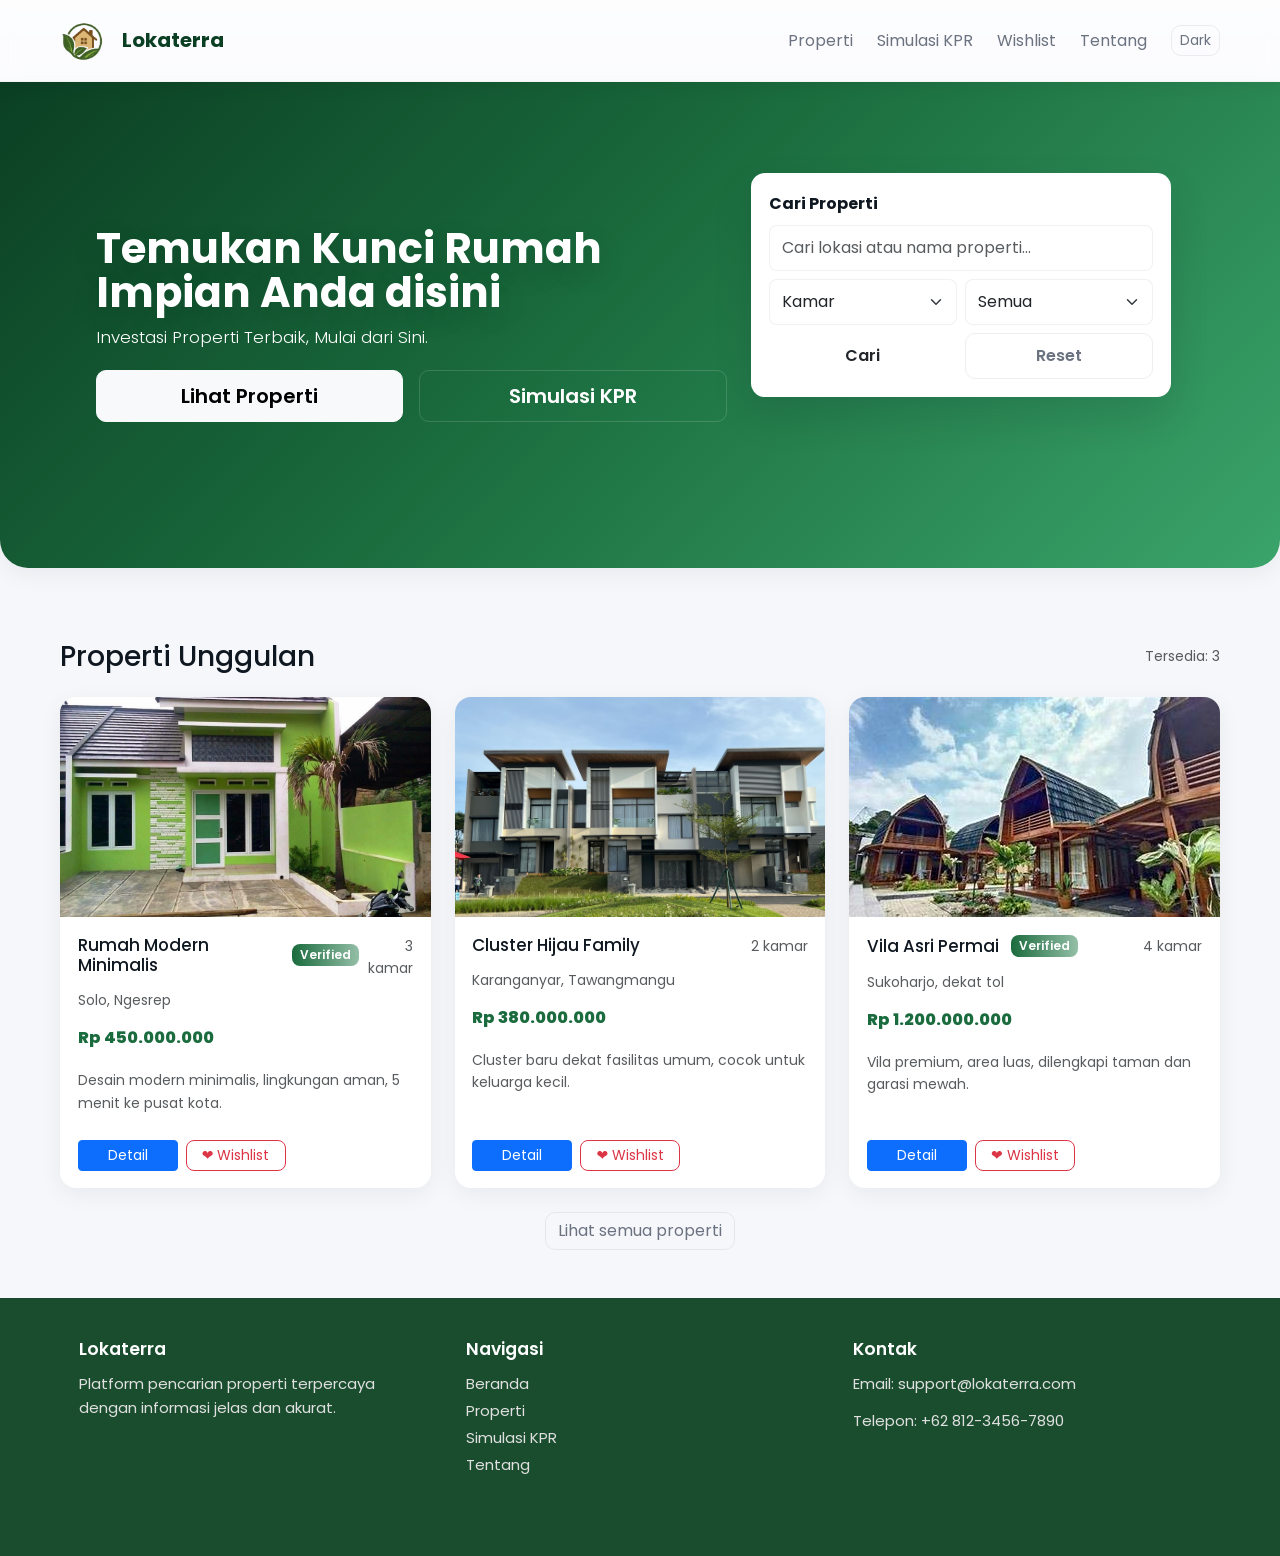
==== index.html @ 89619f39 "Update index.html" ====
<!doctype html>
<html lang="id">
<head>
    <meta charset="utf-8" />
    <meta name="viewport" content="width=device-width,initial-scale=1" />
    
    <title>Website Lokaterra</title>

    <link href="https://cdn.jsdelivr.net/npm/bootstrap@5.3.3/dist/css/bootstrap.min.css" rel="stylesheet">

    <link href="https://fonts.googleapis.com/css2?family=Poppins:wght@300;400;600;700&display=swap" rel="stylesheet">
    
    <link rel="stylesheet" href="css/style.css"> 
    
</head>

<body>
    
    <nav class="navbar navbar-expand-lg">
        <div class="container">
            
            <a class="navbar-brand" href="index.html">
                <img src="img/Desain tanpa judul.png" alt="Lokaterra Logo" height="42" style="vertical-align: top; margin-right: 8px;"> Lokaterra
            </a>

            <button class="navbar-toggler" type="button" data-bs-toggle="collapse" data-bs-target="#navMenu">
                <span class="navbar-toggler-icon"></span>
            </button>

            <div class="collapse navbar-collapse" id="navMenu">
                <ul class="navbar-nav ms-auto align-items-center">
                    <li class="nav-item me-2"><a class="nav-link" href="properties.html">Properti</a></li>
                    <li class="nav-item me-2"><a class="nav-link" href="kpr.html">Simulasi KPR</a></li>
                    <li class="nav-item me-2"><a class="nav-link" href="wishlist.html">Wishlist</a></li>
                    <li class="nav-item me-3"><a class="nav-link" href="about.html">Tentang</a></li>
                    <li class="nav-item">
                        <button id="themeToggle" class="btn btn-outline-secondary btn-sm">Dark</button>
                    </li>
                </ul>
            </div>
        </div>
    </nav>
    <header class="hero">
        <div class="container">
            <div class="row align-items-center">
                
                <div class="col-lg-7 text-white ps-lg-5 py-3"> 
                    <h1>Temukan Kunci Rumah Impian Anda disini</h1>
                    <p class="lead">Investasi Properti Terbaik, Mulai dari Sini.</p>
                    
                    <div class="row g-3">
                        <div class="col-12 col-sm-6 d-grid">
                            <a href="properties.html" class="btn btn-light btn-lg">Lihat Properti</a>
                        </div>
                        <div class="col-12 col-sm-6 d-grid">
                            <a href="kpr.html" class="btn btn-outline-light btn-lg">Simulasi KPR</a>
                        </div>
                    </div>
                </div>

                <div class="col-lg-5">
                    <div class="search-card">
                        <div class="mb-2"><strong>Cari Properti</strong></div>

                        <div class="mb-2">
                            <input id="searchInput" type="text" class="form-control" placeholder="Cari lokasi atau nama properti...">
                        </div>

                        <div class="row g-2 mb-2">
                            <div class="col-6">
                                <select id="quickRooms" class="form-select">
                                    <option value="">Kamar</option>
                                    <option value="1">1+</option>
                                    <option value="2">2+</option>
                                    <option value="3">3+</option>
                                </select>
                            </div>
                            <div class="col-6">
                                <select id="quickVerified" class="form-select">
                                    <option value="all">Semua</option>
                                    <option value="verified">Terverifikasi</option>
                                    <option value="unverified">Belum</option>
                                </select>
                            </div>
                        </div>

                        <div class="d-flex gap-2">
                            <button id="searchBtn" class="btn btn-main w-100">Cari</button>
                            <button id="clearBtn" class="btn btn-outline-secondary w-100">Reset</button>
                        </div>
                    </div>
                </div>

            </div>
        </div>
    </header>

    <main class="py-5">
        <div class="container">
            <div class="d-flex justify-content-between align-items-center mb-4">
                <h3 class="mb-0">Properti Unggulan</h3>
                <small class="text-muted">Tersedia: <span id="countBadge">0</span></small>
            </div>

            <div id="propertyList"> 
                </div>

            <div class="text-center mt-4">
                <a href="properties.html" class="btn btn-outline-secondary">Lihat semua properti</a>
            </div>
        </div>
    </main>

    <footer class="lokaterra-footer">
        <div class="footer-container">
            <div class="footer-col">
                <h3>Lokaterra</h3>
                <p>Platform pencarian properti terpercaya dengan informasi jelas dan akurat.</p>
            </div>

            <div class="footer-col">
                <h3>Navigasi</h3>
                <ul>
                    <li><a href="#">Beranda</a></li>
                    <li><a href="#properties.html">Properti</a></li>
                    <li><a href="#">Simulasi KPR</a></li>
                    <li><a href="#">Tentang</a></li>
                </ul>
            </div>

            <div class="footer-col">
                <h3>Kontak</h3>
                <p>Email: support@lokaterra.com</p>
                <p>Telepon: +62 812-3456-7890</p>
            </div>
        </div>

        
    </footer>

    <script src="https://code.jquery.com/jquery-3.7.1.min.js"></script>
    <script src="https://cdn.jsdelivr.net/npm/bootstrap@5.3.3/dist/js/bootstrap.bundle.min.js"></script>

    <script>
        // ===== sample data properti (embed supaya index.html langsung jalan)
        const properties = [
            { id:1, nama:"Rumah Modern Minimalis", harga:450000000, lokasi:"Solo, Ngesrep", kamar:3, verified:true, img:"img/rumahmodernminimalis.jpg", desc:"Desain modern minimalis, lingkungan aman, 5 menit ke pusat kota." },
            { id:2, nama:"Cluster Hijau Family", harga:380000000, lokasi:"Karanganyar, Tawangmangu", kamar:2, verified:false, img:"img/clusterhijau.jpg", desc:"Cluster baru dekat fasilitas umum, cocok untuk keluarga kecil." },
            { id:3, nama:"Vila Asri Permai", harga:1200000000, lokasi:"Sukoharjo, dekat tol", kamar:4, verified:true, img:"img/villajpg.jpg", desc:"Vila premium, area luas, dilengkapi taman dan garasi mewah." }
        ];

        // ===== util
        function formatRupiah(num){ return "Rp " + (Number(num) || 0).toLocaleString('id-ID'); }

        // ===== theme
        (function(){
            const saved = localStorage.getItem('theme');
            if(saved === 'dark') document.documentElement.setAttribute('data-theme','dark');
            $('#themeToggle').text(saved==='dark' ? 'Light' : 'Dark');
            $('#themeToggle').on('click', function(){
                const cur = document.documentElement.getAttribute('data-theme');
                if(cur === 'dark'){
                    document.documentElement.removeAttribute('data-theme');
                    localStorage.setItem('theme','light');
                    $(this).text('Dark');
                } else {
                    document.documentElement.setAttribute('data-theme','dark');
                    localStorage.setItem('theme','dark');
                    $(this).text('Light');
                }
            });
        })();

        // ===== render list
        function renderList(list){
            const $list = $('#propertyList');
            $list.empty();
            if(!list || list.length === 0){
                // Menggunakan div penuh agar pesan terlihat jelas di dalam grid
                $list.html('<div style="grid-column: 1 / -1;"><div class="alert alert-warning">Tidak ada properti ditemukan.</div></div>'); 
                $('#countBadge').text(0);
                return;
            }
            $('#countBadge').text(list.length);
            list.forEach(p => {
                const verifiedBadge = p.verified ? '<span class="badge-verified ms-1">Verified</span>' : '';
                const card = $(`
                    <div> 
                        <div class="property-card h-100">
                            <img src="${p.img}" alt="${p.nama}">
                            <div class="card-body d-flex flex-column">
                                <div class="d-flex justify-content-between align-items-start">
                                    <h5 class="mb-1">${p.nama} ${verifiedBadge}</h5>
                                    <div class="text-end small text-muted">${p.kamar} kamar</div>
                                
                                </div>
                                <p class="small text-muted mb-1">${p.lokasi}</p>
                                <div class="price mb-2">${formatRupiah(p.harga)}</div>
                                <p class="small text-muted mb-3">${p.desc}</p>
                                <div class="mt-auto d-flex gap-2">
                                    <a href="detail.html?id=${p.id}" class="btn btn-sm btn-primary">Detail</a>
                                    <button class="btn btn-sm btn-outline-danger btn-wishlist" data-id="${p.id}">❤️ Wishlist</button>
                                </div>
                            </div>
                        </div>
                    </div>
                `);
                $list.append(card);
            });
        }

        // initial render
        $(function(){
            renderList(properties);

            // SEARCH & quick filters
            $('#searchBtn').on('click', applyFilters);
            $('#clearBtn').on('click', function(){
                $('#searchInput').val('');
                $('#quickRooms').val('');
                $('#quickVerified').val('all');
                renderList(properties);
            });

            $('#searchInput').on('keyup', function(e){
                if(e.key === 'Enter') applyFilters();
            });

            function applyFilters(){
                const q = $('#searchInput').val().trim().toLowerCase();
                const rooms = $('#quickRooms').val();
                const verified = $('#quickVerified').val();
                let filtered = properties.filter(p => {
                    const text = (p.nama + ' ' + p.lokasi).toLowerCase();
                    return q ? text.includes(q) : true;
                });
                if(rooms) filtered = filtered.filter(p => p.kamar >= Number(rooms));
                if(verified !== 'all') filtered = filtered.filter(p => verified === 'verified' ? p.verified : !p.verified);
                renderList(filtered);
            }

            // wishlist
            $(document).on('click', '.btn-wishlist', function(){
                const id = Number($(this).data('id'));
                let wishlist = JSON.parse(localStorage.getItem('wishlist') || '[]');
                if(!wishlist.includes(id)) wishlist.push(id);
                localStorage.setItem('wishlist', JSON.stringify(wishlist));
                $(this).text('✔ Disimpan');
                setTimeout(()=> $(this).text('❤️ Wishlist'), 1200);
            });
        });
    </script>

</body>
</html>
---- css/style.css ----
@import url('https://fonts.googleapis.com/css2?family=Poppins:wght@400;600;700&display=swap');
/* ---------- Root variables ---------- */
:root{
  --bg: #f6f7fb;
  --card: #ffffff;
  --text: #0f1720;
  --muted: #6b7280;
  --primary-900: #0b3f23;
  --primary-700: #1a6b3d;
  --primary-500: #3aa46a;
  --accent: #94BFA7;
  --glass: rgba(255,255,255,0.65);
  --radius-lg: 16px;
  --radius-md: 10px;
  --shadow-soft: 0 6px 24px rgba(12,20,30,0.06);
  --shadow-strong: 0 18px 40px rgba(12,20,30,0.12);
  --max-width: 1200px;
  --container-padding: 1.25rem;
}

/* Dark theme overrides */
[data-theme="dark"]{
  --bg: #071019;
  --card: #071827;
  --text: #e6f0f0;
  --muted: #9aa6ad;
  --glass: rgba(10,18,22,0.45);
}



/* ======================================= */
/* FIX: VISIBILITAS TEKS DI DARK MODE */
/* ======================================= */

/* Memastikan elemen teks menggunakan warna terang di Dark Mode */
[data-theme="dark"] h1, 
[data-theme="dark"] h2, 
[data-theme="dark"] h3, 
[data-theme="dark"] h4, 
[data-theme="dark"] h5 {
    color: var(--text); /* Menggunakan variabel --text (putih terang) */
}
[data-theme="dark"] p,
[data-theme="dark"] label,
[data-theme="dark"] small,
[data-theme="dark"] span {
    color: var(--text) !important;
}

/* Link */
[data-theme="dark"] a {
    color: var(--text); 
}
[data-theme="dark"] a:hover {
    color: var(--muted);
}

/* Input Form Control */
[data-theme="dark"] .form-control, 
[data-theme="dark"] .form-select {
    color: var(--text); 
    background-color: var(--card); /* background card gelap */
    border-color: var(--muted);
}
[data-theme="dark"] .form-control::placeholder {
    color: var(--muted); 
}


/* ---------- Base ---------- */
*{box-sizing:border-box}
html,body{height:100%}
body{
  margin:0;
  font-family: 'Poppins', system-ui, -apple-system, "Segoe UI", Roboto, "Helvetica Neue", Arial;
  background:var(--bg);
  color:var(--text);
  line-height:1.6;
  -webkit-font-smoothing:antialiased;
  -moz-osx-font-smoothing:grayscale;
  transition: background-color .28s ease, color .28s ease;
}

/* Utility container */
.container{
  max-width: var(--max-width);
  margin: 0 auto;
  padding: 0 var(--container-padding);
}

/* ---------- Navbar ---------- */
.navbar{
  padding: .9rem 0;
  position: sticky;
  top:0;
  z-index:40;
  background: linear-gradient(180deg, rgba(255,255,255,0.72), rgba(255,255,255,0.60));
  backdrop-filter: blur(8px);
  box-shadow: 0 4px 18px rgba(8,10,12,0.05);
  border-bottom: 1px solid rgba(0,0,0,0.03);
}
[data-theme="dark"] .navbar{
  background: linear-gradient(180deg, rgba(10,18,22,0.65), rgba(10,18,22,0.5));
  border-bottom: 1px solid rgba(255,255,255,0.03);
}
.navbar .navbar-brand{
  font-weight:700;
  color:var(--primary-900);
  display:flex;
  gap:.5rem;
  align-items:center;
}
[data-theme="dark"] .navbar .navbar-brand{ color: var(--accent); }

.navbar .nav-link{
  color:var(--muted);
  padding: .5rem .6rem;
  transition: color .18s ease;
}

/* Tambahkan CSS ini di dalam tag <style> */
.navbar-brand img, .navbar-logo {
    vertical-align: middle; 
}
.navbar .nav-link:hover{ color: var(--primary-700); }
/* FIX: Warna link navbar di Dark Mode */
[data-theme="dark"] .navbar .nav-link {
    color: var(--muted); 
}
[data-theme="dark"] .navbar .nav-link:hover { 
    color: var(--text);
}


/* Navbar toggler icon (ensure visibility) */
.navbar-toggler { border: none; background: transparent; }
.navbar-toggler-icon {
  width: 28px; height: 20px;
  display:inline-block;
  background-image: url("data:image/svg+xml,%3Csvg xmlns='http://www.w3.org/2000/svg' viewBox='0 0 30 30'%3E%3Cpath stroke='%230f1720' stroke-width='2' d='M4 7h22M4 15h22M4 23h22'/%3E%3C/svg%3E");
  background-repeat: no-repeat;
  background-position: center;
}
[data-theme="dark"] .navbar-toggler-icon{
  background-image: url("data:image/svg+xml,%3Csvg xmlns='http://www.w3.org/2000/svg' viewBox='0 0 30 30'%3E%3Cpath stroke='%23e6f0f0' stroke-width='2' d='M4 7h22M4 15h22M4 23h22'/%3E%3C/svg%3E");
}

/* ---------- Hero ---------- */
.hero{
  min-height: 54vh;
  display:flex;
  align-items:center;
  padding:4rem 0;
  color: #fff;
  background: linear-gradient(135deg, var(--primary-900), var(--primary-700) 45%, var(--primary-500) 100%);
  border-radius: 0 0 28px 28px;
  box-shadow: var(--shadow-soft);
  margin-bottom: 1.5rem;
}
.hero .lead{
  color: rgba(255,255,255,0.92);
  margin-bottom:1.2rem;
  font-size:1.05rem;
}
.hero h1{
  font-size: 2.6rem;
  line-height:1.05;
  font-weight:800;
  margin-bottom:.6rem;
  text-shadow: 0 10px 30px rgba(0,0,0,0.15);
}



/* Hero Section */
        .hero h1 {
            font-weight: 700;
        }
        
        /* Search Card (Side Component) */
        .search-card {
            background: var(--card);
            padding: 1.5rem;
            border-radius: 12px;
            box-shadow: 0 4px 15px rgba(0, 0, 0, 0.1);
            color: var(--text);
            margin-top: 2rem; /* Jarak atas di HP */
        }
        @media (min-width: 992px) {
            .search-card {
                margin-top: 0;
            }
        }

/* hero buttons */
.hero .btn {
  border-radius: 10px;
  padding: 10px 20px;
  font-weight:600;
}
.hero .btn-primary {
  background: #fff;
  color: var(--primary-700);
  border: none;
  box-shadow: 0 6px 18px rgba(10,30,20,0.08);
}
.hero .btn-primary:hover { transform: translateY(-3px); background:#f8fff9; }
.hero .btn-outline-light {
  background: transparent;
  color: rgba(255,255,255,0.95);
  border: 1.5px solid rgba(255,255,255,0.15);
}
.hero .btn-outline-light:hover { background: rgba(255,255,255,0.06); }



/* ---------- Search Card (floating) ---------- */
.search-card{
  background: var(--card);
  padding: 18px;
  border-radius: 14px;
  box-shadow: var(--shadow-strong);
  transform: translateY(-40px);
  width:100%;
  max-width:420px;
}
@media(max-width: 992px){
  .search-card{ transform: translateY(-20px); max-width: 100%; }
}
.search-card .form-control, .search-card .form-select {
  height:46px;
  border-radius:8px;
  border:1px solid rgba(12,20,30,0.06);
}
.search-card .btn { height:46px; }

/* ---------- Main / Sections ---------- */
main { padding: 1.5rem 0 4rem; }
.section-title {
  font-size: 1.5rem;
  font-weight:700;
  margin-bottom:1.25rem;
}

/* ---------- Property List Grid ---------- */
#propertyList {
  display: grid;
  grid-template-columns: repeat(3, 1fr);
  gap: 1.5rem;
}
@media(max-width: 992px){ #propertyList { grid-template-columns: repeat(2, 1fr); } }
@media(max-width: 576px){ #propertyList { grid-template-columns: 1fr; } }

/* ---------- Property Card ---------- */
.property-card{
  display:flex;
  flex-direction:column;
  border-radius: var(--radius-lg);
  overflow:hidden;
  background: var(--card);
  box-shadow: var(--shadow-soft);
  transition: transform .25s ease, box-shadow .25s ease;
  height:100%;
}
.property-card:hover{
  transform: translateY(-8px);
  box-shadow: var(--shadow-strong);
}
.property-card img{
  width:100%;
  height: 220px;
  object-fit: cover;
  display:block;
  background: linear-gradient(180deg, rgba(0,0,0,0.04), rgba(0,0,0,0.02));
}
.property-card .card-body{
  padding: 1.1rem;
  display:flex;
  flex-direction:column;
  gap: .6rem;
}
.property-card h5{
  font-size:1.05rem;
  margin:0;
  display:flex;
  align-items:center;
  gap:.5rem;
}
.property-card .small { color:var(--muted); }
.badge-verified{
  background: linear-gradient(90deg, var(--primary-700), var(--accent));
  color:#fff;
  font-weight:600;
  font-size:12px;
  padding:4px 8px;
  border-radius:8px;
}

/* price */
.price{
  font-weight:800;
  color:var(--primary-700);
  font-size:1.03rem;
}

/* wishlist button smaller */
.btn-wishlist{
  border-radius:8px;
}

/* ---------- Rincian Pinjaman / Results Card ---------- */
.results-card{
  border-radius: 14px;
  padding: 20px;
  background: linear-gradient(90deg, rgba(26,107,61,0.06), rgba(148,191,167,0.07));
  box-shadow: var(--shadow-soft);
}
.results-card .big{
  font-size: 2.1rem;
  font-weight:800;
  color:var(--primary-700);
}

/* ---------- Footer ---------- */
footer{
  padding:2.25rem 0;
  color: var(--muted);
  border-top:1px solid rgba(12,20,30,0.04);
}
footer .small { color:var(--muted); }

/* ---------- Buttons global ---------- */
.btn{
  display:inline-flex;
  align-items:center;
  justify-content:center;
  gap:.45rem;
  cursor:pointer;
  transition: transform .18s ease, box-shadow .18s ease, background-color .18s ease;
}
.btn:active{ transform: translateY(0); }
.btn-outline-secondary{
  border-radius:10px;
  background: transparent;
  border:1px solid rgba(12,20,30,0.07);
  color:var(--muted);
}
.btn-outline-secondary:hover{
  background: rgba(0,0,0,0.02);
}

/* ---------- Typography tweaks ---------- */
h1,h2,h3,h4,h5{ color:var(--text); margin:0 0 .35rem 0; }
p{ margin:0 0 .8rem 0; color:var(--muted) }

/* ---------- Spacing helpers ---------- */
.mb-1{ margin-bottom:.4rem }
.mb-2{ margin-bottom:.75rem }
.mb-3{ margin-bottom:1.25rem }
.mt-auto{ margin-top:auto }

/* ---------- Small screens adjustments ---------- */
@media (max-width: 768px) {
  .hero { padding:3.2rem 0; min-height:46vh; border-radius:0 0 18px 18px; }
  .hero h1{ font-size:1.55rem; }
  .hero .lead{ font-size:0.98rem; }
  .navbar .navbar-brand{ font-size:1.05rem; }
  #propertyList{ gap:1rem; }
  .property-card img{ height: 160px; }
  .search-card{ transform: translateY(-20px); padding:16px; }
}

/* ---------- Accessibility / focus ---------- */
a:focus, button:focus, .form-control:focus { outline: none; box-shadow: 0 6px 20px rgba(26,107,61,0.12); }

/* ---------- Minor interactive niceties ---------- */
.property-card .price, .results-card .big { transition: color .18s ease; }
.property-card .btn-primary, .property-card .btn-outline-danger { min-width:100px; }

/* ---------- Dark tidy up ---------- */
[data-theme="dark"] body {
  background: #071019;
}
[data-theme="dark"] .property-card {
  background: #071827;
  box-shadow: 0 8px 24px rgba(0,0,0,0.35);
}
[data-theme="dark"] .search-card {
  background: rgba(10,18,22,0.6);
  border: 1px solid rgba(255,255,255,0.03);
}

/* --- Penyesuaian Warna Putih Permanen di Hero --- */
/* Menimpa h1/p di Light Mode agar tetap putih di Hero */
.hero h1, 
.hero p,
.hero .lead,
.hero .btn-outline-light {
  color: #ffffff !important; 
}

.lokaterra-footer {
    background-color: #1a4d2e; 
    color: #e0e0e0; 
    padding-top: 40px;
    /* Menggunakan Font Poppins */
    font-family: 'Poppins', sans-serif; 
    font-size: 15px;
}

.footer-container {
    display: flex;
    justify-content: space-around;
    max-width: 1200px;
    margin: 0 auto;
    padding: 0 20px 40px;
}

.footer-col {
    width: 30%;
    padding-right: 20px; 
}

.footer-col h3 {
    font-size: 1.15em; 
    margin-bottom: 12px;
    font-weight: 600; /* Font Poppins menggunakan 600 untuk semi-bold */
    color: #ffffff; 
}

.footer-col p,
.footer-col ul li a {
    font-size: 1em; 
    line-height: 1.6;
    color: #e0e0e0; 
    font-weight: 400; /* Font Poppins reguler */
}

/* Styling untuk Navigasi */
.footer-col ul {
    list-style: none;
    padding: 0;
    margin: 0;
}

.footer-col ul li {
    margin-bottom: 3px;
}

.footer-col ul li a {
    text-decoration: none;
    display: block; 
    transition: color 0.3s;
}

.footer-col ul li a:hover {
    color: #ffffff;
}

/* Styling untuk Copyright */
.footer-copyright {
    text-align: center;
    padding: 15px 0;
    background-color: #174228;
    font-size: 0.9em; 
    color: #cccccc; 
    border-top: 1px solid rgba(255, 255, 255, 0.1);
}

.footer-col a {
    color: #e0e0e0;
    text-decoration: none;
}
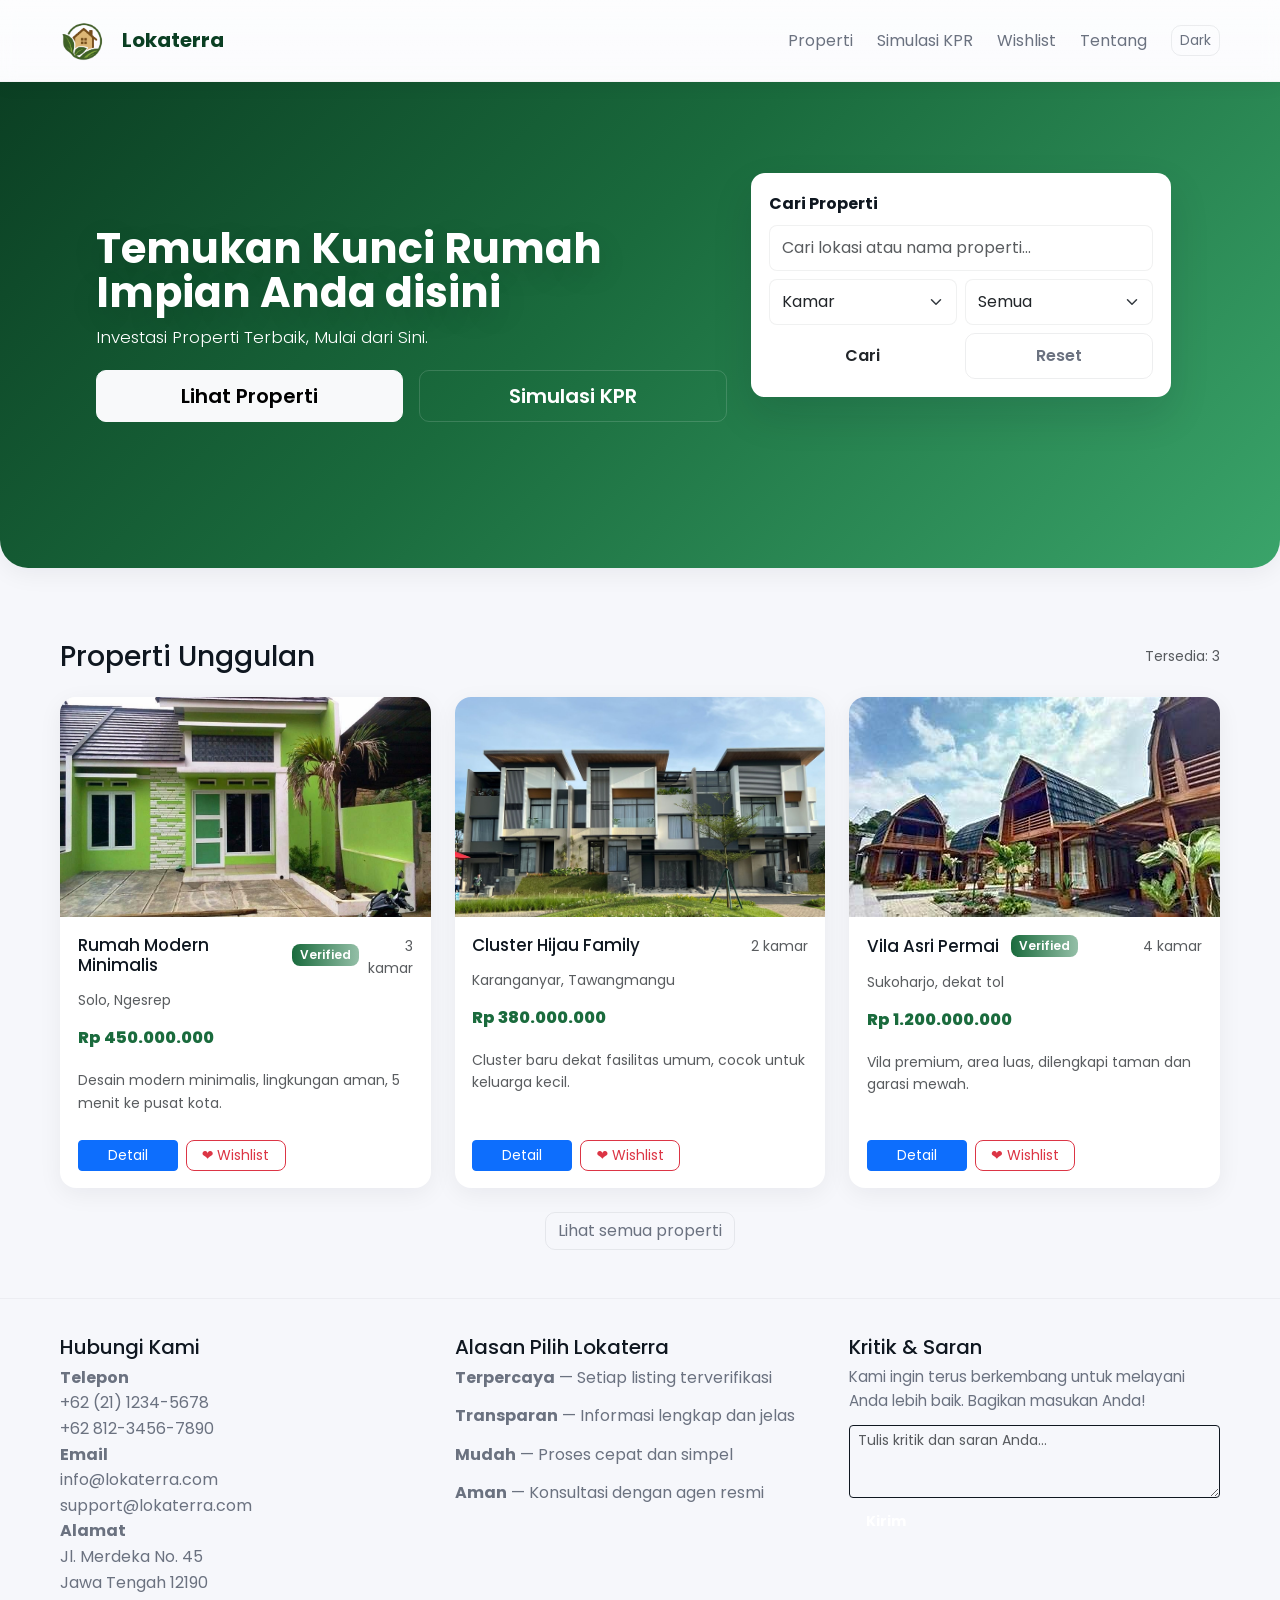
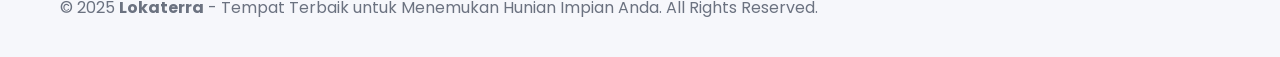
==== commit 4378336c: "Update index.html" ====
--- a/index.html
+++ b/index.html
@@ -111,31 +111,84 @@
         </div>
     </main>
 
-    <footer class="lokaterra-footer">
-        <div class="footer-container">
-            <div class="footer-col">
-                <h3>Lokaterra</h3>
-                <p>Platform pencarian properti terpercaya dengan informasi jelas dan akurat.</p>
-            </div>
-
-            <div class="footer-col">
-                <h3>Navigasi</h3>
-                <ul>
-                    <li><a href="#">Beranda</a></li>
-                    <li><a href="#properties.html">Properti</a></li>
-                    <li><a href="#">Simulasi KPR</a></li>
-                    <li><a href="#">Tentang</a></li>
-                </ul>
-            </div>
-
-            <div class="footer-col">
-                <h3>Kontak</h3>
-                <p>Email: support@lokaterra.com</p>
-                <p>Telepon: +62 812-3456-7890</p>
+       <footer>
+        <div class="container footer-content">
+            <div class="row">
+                <!-- Hubungi Kami -->
+                <div class="col-lg-4 col-md-6 footer-section">
+                    <h5><i class="bi bi-telephone-fill"></i> Hubungi Kami</h5>
+                    <div class="contact-item">
+                        <i class="bi bi-telephone"></i>
+                        <div>
+                            <strong>Telepon</strong><br>
+                            +62 (21) 1234-5678<br>
+                            +62 812-3456-7890
+                        </div>
+                    </div>
+                    <div class="contact-item">
+                        <i class="bi bi-envelope"></i>
+                        <div>
+                            <strong>Email</strong><br>
+                            info@lokaterra.com<br>
+                            support@lokaterra.com
+                        </div>
+                    </div>
+                    <div class="contact-item">
+                        <i class="bi bi-geo-alt"></i>
+                        <div>
+                            <strong>Alamat</strong><br>
+                            Jl. Merdeka No. 45<br>
+                            Jawa Tengah 12190
+                        </div>
+                    </div>
+                </div>
+
+                <!-- Alasan Pilih Lokaterra -->
+                <div class="col-lg-4 col-md-6 footer-section">
+                    <h5><i class="bi bi-star-fill"></i> Alasan Pilih Lokaterra</h5>
+                    <p>
+                        <i class="bi bi-check-circle" style="color: var(--primary);"></i> <strong>Terpercaya</strong> — Setiap listing terverifikasi
+                    </p>
+                    <p>
+                        <i class="bi bi-check-circle" style="color: var(--primary);"></i> <strong>Transparan</strong> — Informasi lengkap dan jelas
+                    </p>
+                    <p>
+                        <i class="bi bi-check-circle" style="color: var(--primary);"></i> <strong>Mudah</strong> — Proses cepat dan simpel
+                    </p>
+                    <p>
+                        <i class="bi bi-check-circle" style="color: var(--primary);"></i> <strong>Aman</strong> — Konsultasi dengan agen resmi
+                    </p>
+                </div>
+
+                <!-- Kritik & Saran -->
+                <div class="col-lg-4 footer-section">
+                    <h5><i class="bi bi-chat-left-text-fill"></i> Kritik & Saran</h5>
+                    <p style="margin-bottom: 12px; font-size: 0.95rem;">Kami ingin terus berkembang untuk melayani Anda lebih baik. Bagikan masukan Anda!</p>
+                    <form id="feedbackForm" onsubmit="handleFeedback(event)">
+                        <textarea 
+                            class="form-control form-control-sm" 
+                            placeholder="Tulis kritik dan saran Anda..." 
+                            rows="3"
+                            style="background-color: var(--bg); color: var(--text); border-color: var(--primary);"
+                            required
+                        ></textarea>
+                        <button type="submit" class="btn btn-sm mt-2 fw-bold" style="background-color: var(--primary); color: white;">
+                            <i class="bi bi-send"></i> Kirim
+                        </button>
+                    </form>
+                </div>
+            </div>
+
+            <!-- Divider -->
+            <div class="footer-divider"></div>
+
+            <!-- Footer Bottom -->
+            <div class="footer-bottom">
+                <div class="footer-bottom-text">
+                    &copy; 2025 <strong>Lokaterra</strong> - Tempat Terbaik untuk Menemukan Hunian Impian Anda. All Rights Reserved.
+                </div>
             </div>
         </div>
-
-        
     </footer>
 
     <script src="https://code.jquery.com/jquery-3.7.1.min.js"></script>
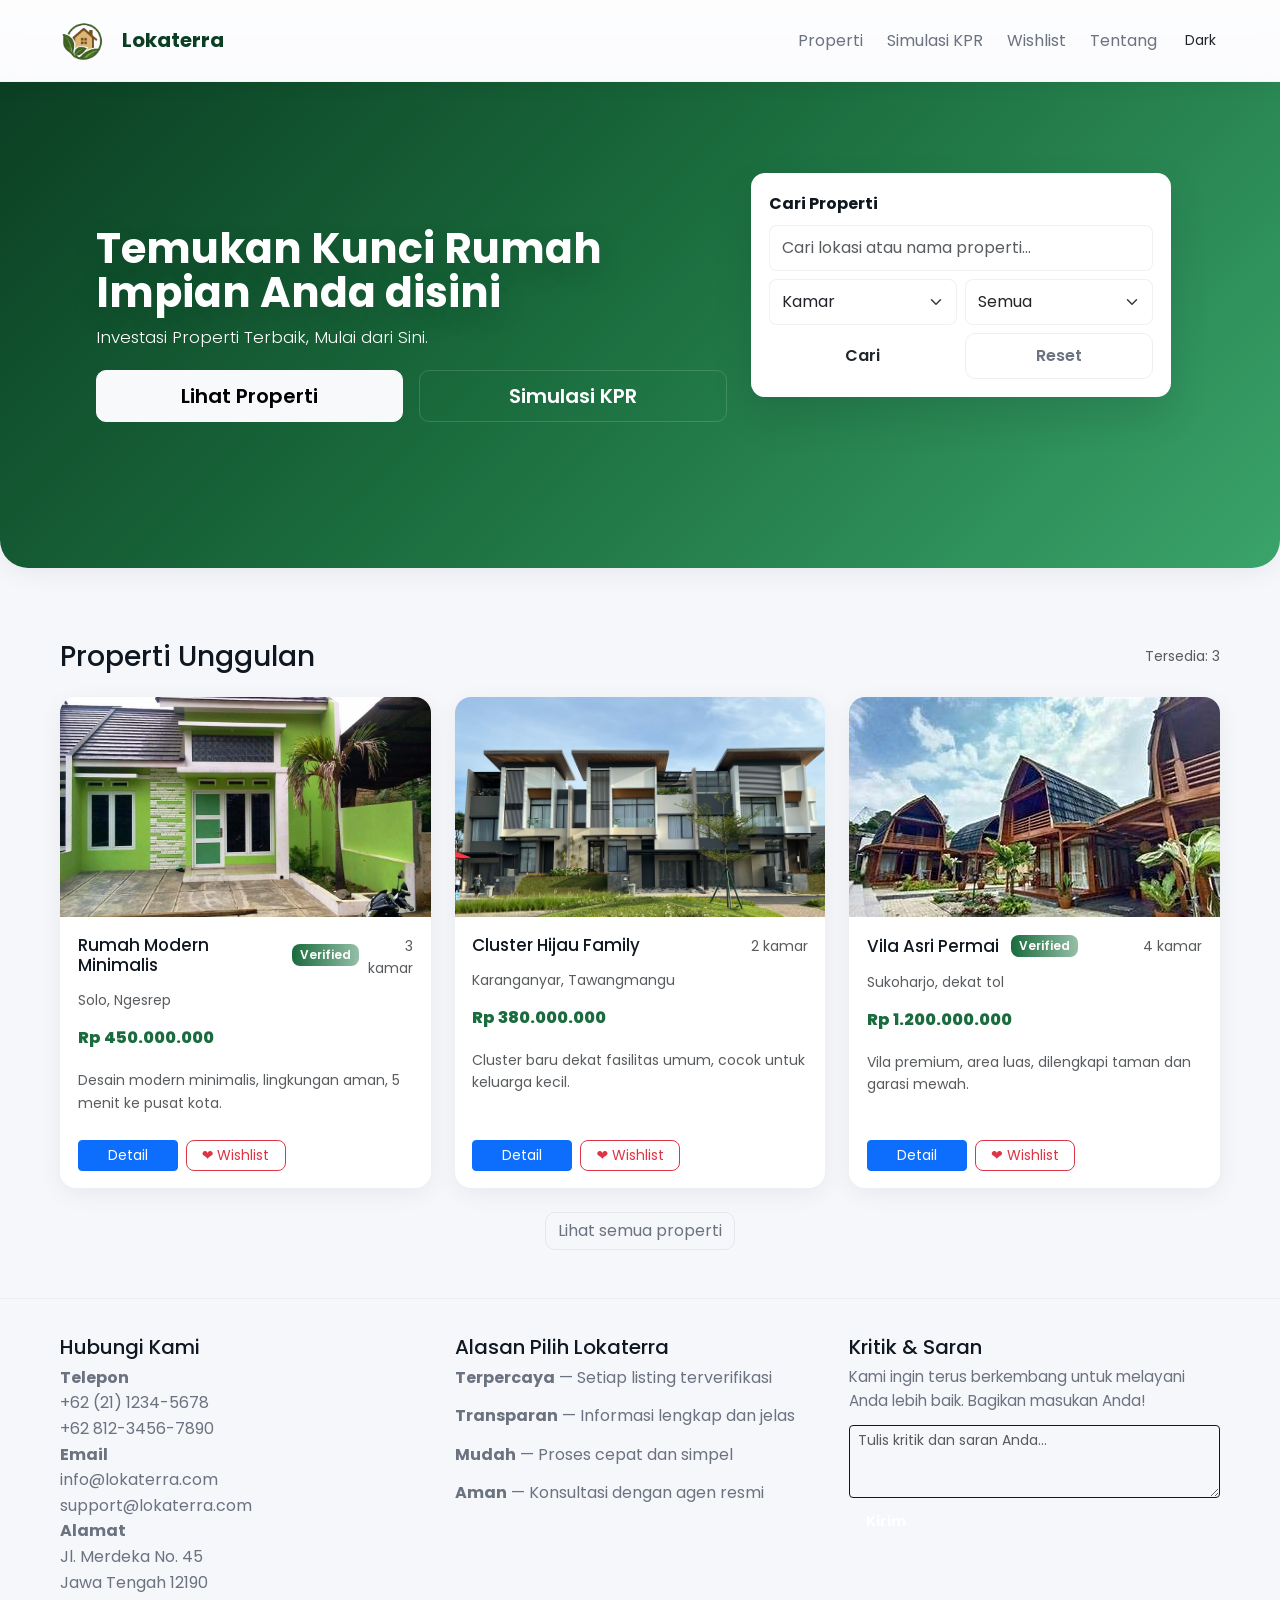
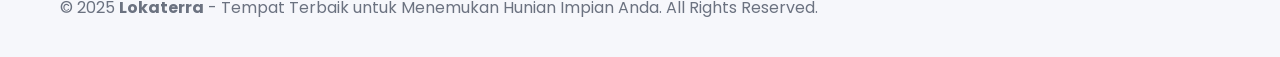
==== commit 657ab395: "Update index.html" ====
--- a/index.html
+++ b/index.html
@@ -34,7 +34,10 @@
                     <li class="nav-item me-2"><a class="nav-link" href="wishlist.html">Wishlist</a></li>
                     <li class="nav-item me-3"><a class="nav-link" href="about.html">Tentang</a></li>
                     <li class="nav-item">
-                        <button id="themeToggle" class="btn btn-outline-secondary btn-sm">Dark</button>
+                        <button class="btn btn-sm border-0 p-1" id="themeToggle" title="Toggle Dark Mode">
+                            <i class="bi bi-moon-stars-fill light-icon fs-5"></i>
+                            <i class="bi bi-sun-fill dark-icon fs-5" style="display: none;"></i>
+                        </button>
                     </li>
                 </ul>
             </div>
@@ -302,6 +305,17 @@
                 setTimeout(()=> $(this).text('❤️ Wishlist'), 1200);
             });
         });
+
+        // footer feedback
+        function handleFeedback(event) {
+            event.preventDefault();
+            const textarea = event.target.querySelector('textarea');
+            const feedback = textarea.value;
+            
+            // Simulasi pengiriman feedback
+            alert('Terima kasih atas masukan Anda! Kami akan segera meninjaunya.');
+            textarea.value = '';
+        }
     </script>
 
 </body>
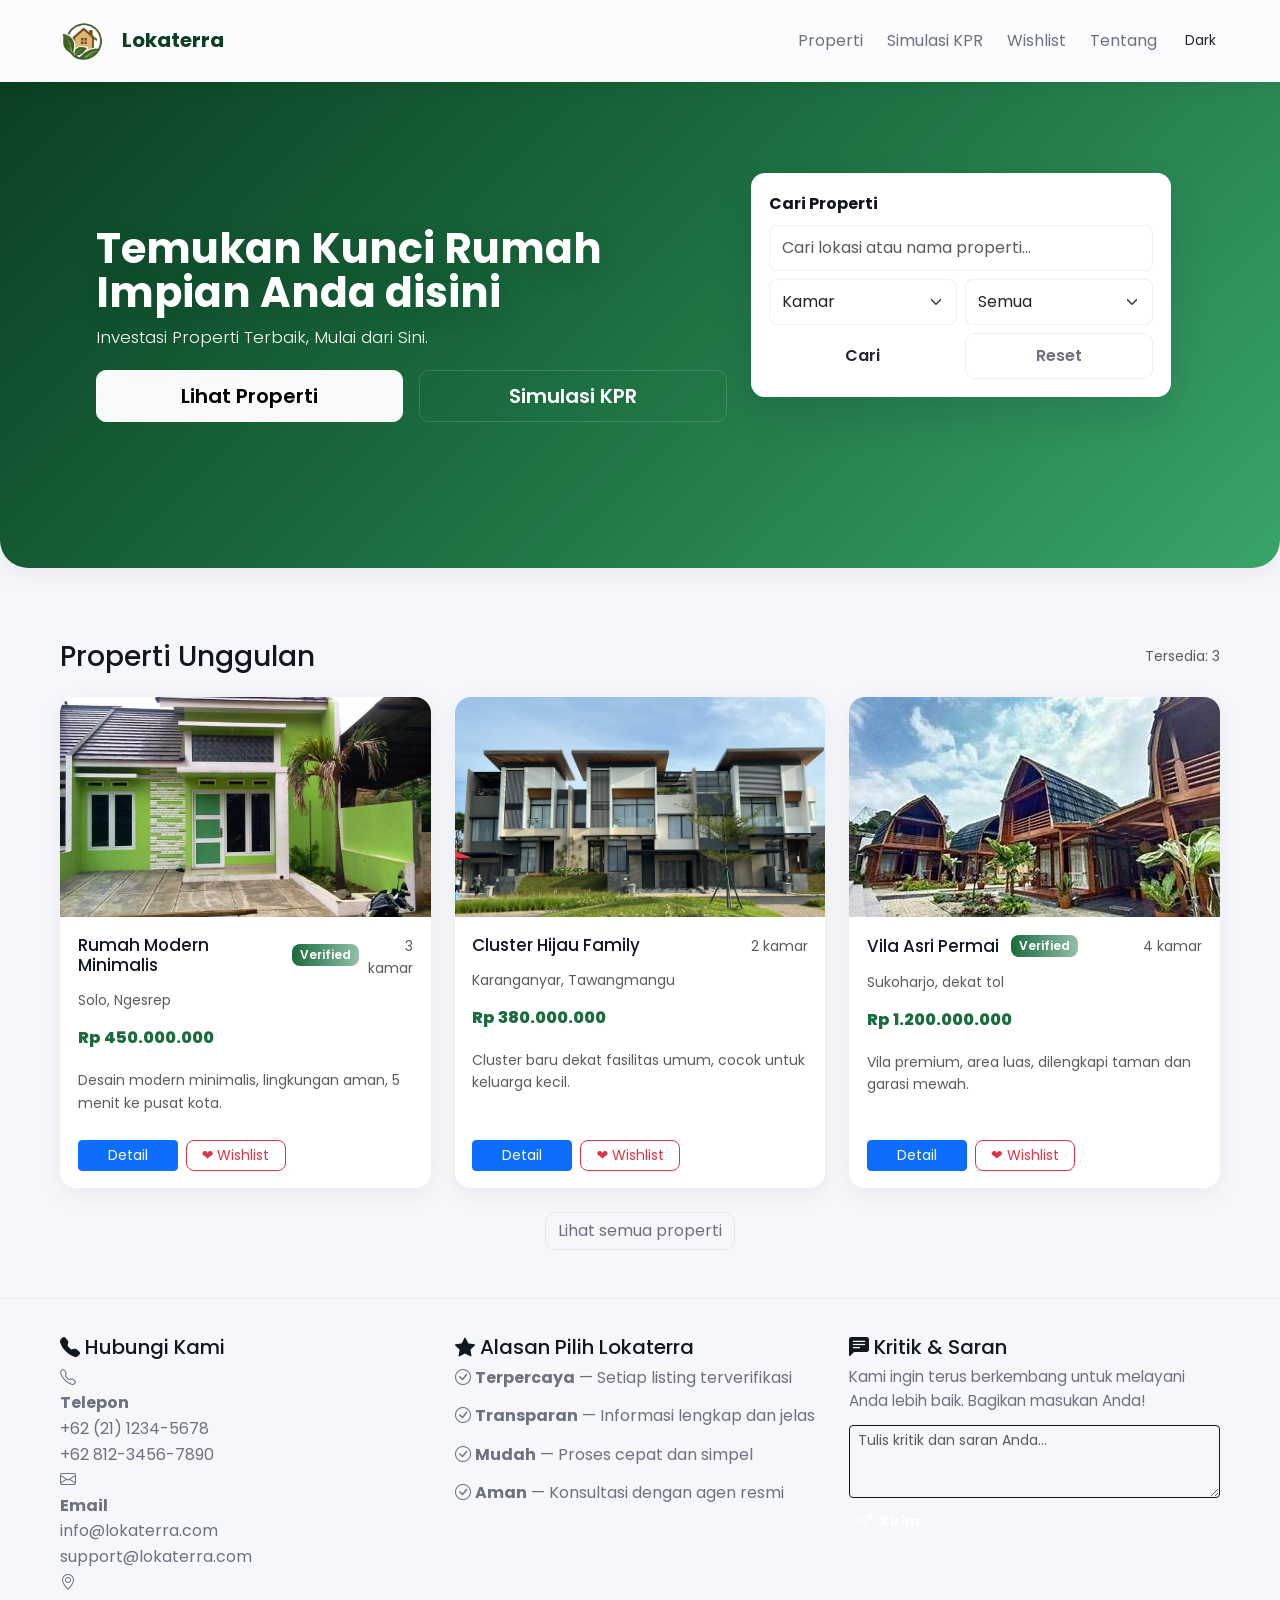
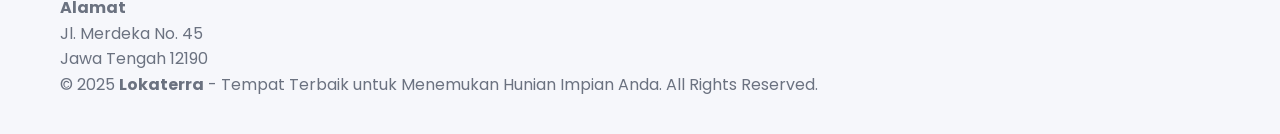
==== commit 54d547e0: "Update index.html" ====
--- a/index.html
+++ b/index.html
@@ -9,6 +9,7 @@
     <link href="https://cdn.jsdelivr.net/npm/bootstrap@5.3.3/dist/css/bootstrap.min.css" rel="stylesheet">
 
     <link href="https://fonts.googleapis.com/css2?family=Poppins:wght@300;400;600;700&display=swap" rel="stylesheet">
+    <link rel="stylesheet" href="https://cdn.jsdelivr.net/npm/bootstrap-icons@1.11.3/font/bootstrap-icons.min.css">
     
     <link rel="stylesheet" href="css/style.css"> 
     
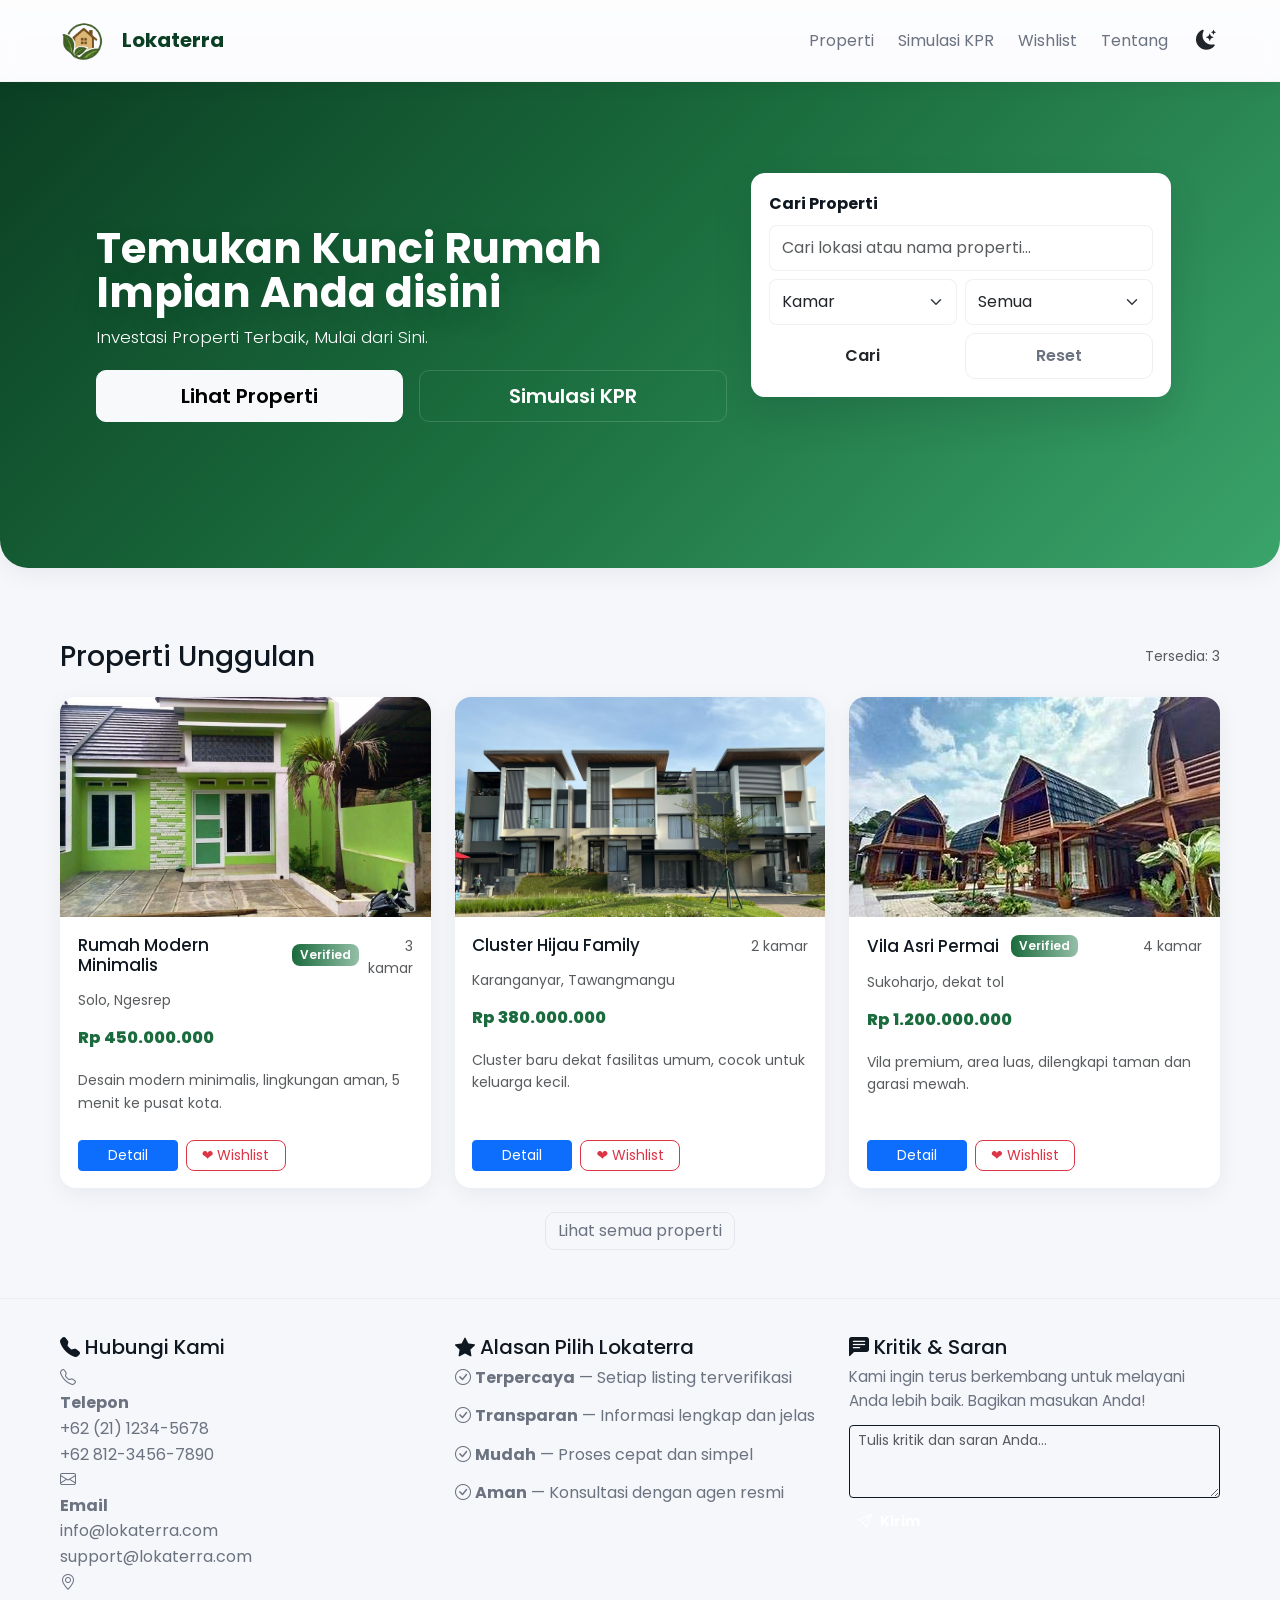
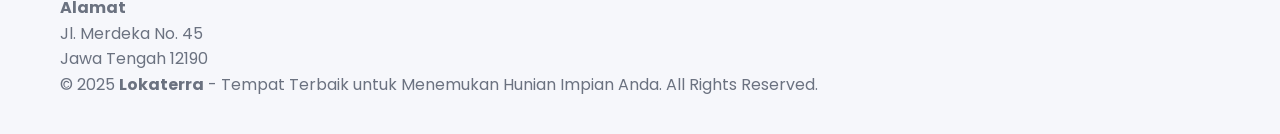
==== commit 04973a0e: "Update index.html" ====
--- a/index.html
+++ b/index.html
@@ -210,23 +210,51 @@
         function formatRupiah(num){ return "Rp " + (Number(num) || 0).toLocaleString('id-ID'); }
 
         // ===== theme
-        (function(){
-            const saved = localStorage.getItem('theme');
-            if(saved === 'dark') document.documentElement.setAttribute('data-theme','dark');
-            $('#themeToggle').text(saved==='dark' ? 'Light' : 'Dark');
-            $('#themeToggle').on('click', function(){
-                const cur = document.documentElement.getAttribute('data-theme');
-                if(cur === 'dark'){
-                    document.documentElement.removeAttribute('data-theme');
-                    localStorage.setItem('theme','light');
-                    $(this).text('Dark');
-                } else {
-                    document.documentElement.setAttribute('data-theme','dark');
-                    localStorage.setItem('theme','dark');
-                    $(this).text('Light');
-                }
-            });
-        })();
+    function initTheme() {
+        if (currentTheme === 'dark') {
+            document.documentElement.setAttribute('data-theme', 'dark');
+        }
+        updateThemeIcon();
+    }
+
+    function updateThemeIcon() {
+        const $btn = $('#themeToggle');
+        const $lightIcon = $btn.find('.light-icon');
+        const $darkIcon = $btn.find('.dark-icon');
+        
+        if (currentTheme === 'dark') {
+            $lightIcon.hide();
+            $darkIcon.show();
+        } else {
+            $lightIcon.show();
+            $darkIcon.hide();
+        }
+    }
+
+    function toggleDarkMode() {
+        if (currentTheme === 'dark') {
+            document.documentElement.removeAttribute('data-theme');
+            currentTheme = 'light';
+            localStorage.setItem('theme', 'light');
+        } else {
+            document.documentElement.setAttribute('data-theme', 'dark');
+            currentTheme = 'dark';
+            localStorage.setItem('theme', 'dark');
+        }
+        
+        updateThemeIcon();
+        
+        // Update chart colors kalau ada
+        if (paymentChart) {
+            const harga = getVal('hargaInput');
+            const dpPercent = getVal('dpInput');
+            const pinjaman = harga - (harga * dpPercent / 100);
+            const totalBunga = pinjaman * (getVal('bungaInput') / 100) * getVal('tenorInput');
+            updateChart(pinjaman, totalBunga);
+        }
+    }
+
+    $(document).on('click', '#themeToggle', toggleDarkMode);
 
         // ===== render list
         function renderList(list){
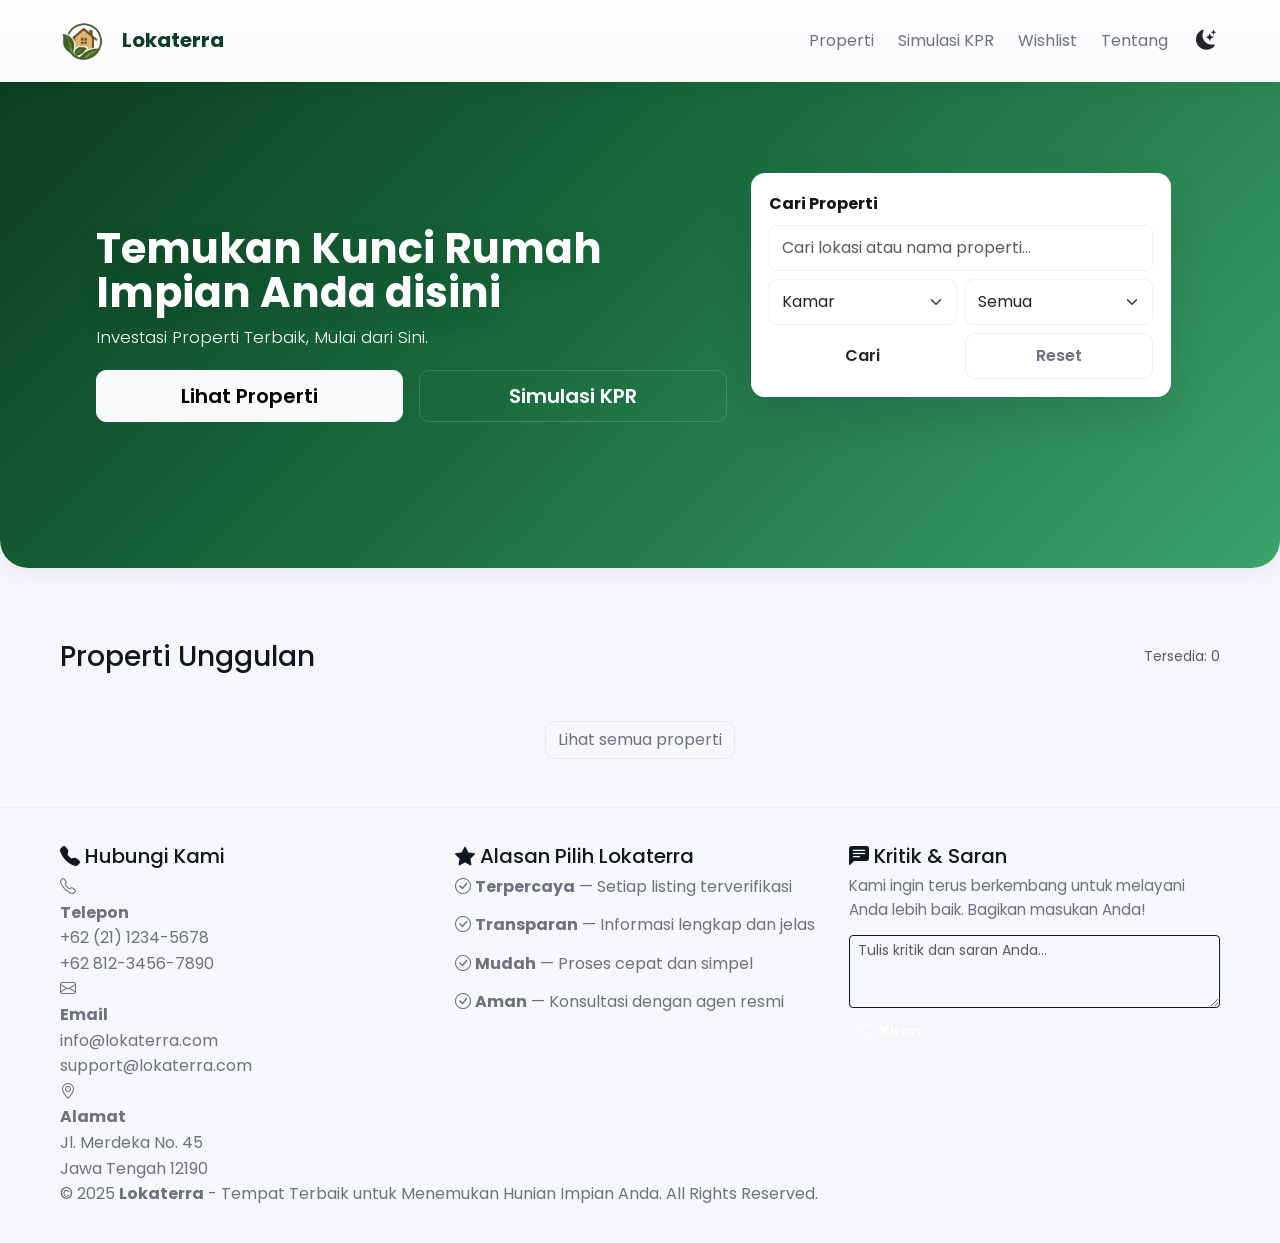
==== commit e5c1ea4c: "Update index.html" ====
--- a/index.html
+++ b/index.html
@@ -241,18 +241,6 @@
             currentTheme = 'dark';
             localStorage.setItem('theme', 'dark');
         }
-        
-        updateThemeIcon();
-        
-        // Update chart colors kalau ada
-        if (paymentChart) {
-            const harga = getVal('hargaInput');
-            const dpPercent = getVal('dpInput');
-            const pinjaman = harga - (harga * dpPercent / 100);
-            const totalBunga = pinjaman * (getVal('bungaInput') / 100) * getVal('tenorInput');
-            updateChart(pinjaman, totalBunga);
-        }
-    }
 
     $(document).on('click', '#themeToggle', toggleDarkMode);
 
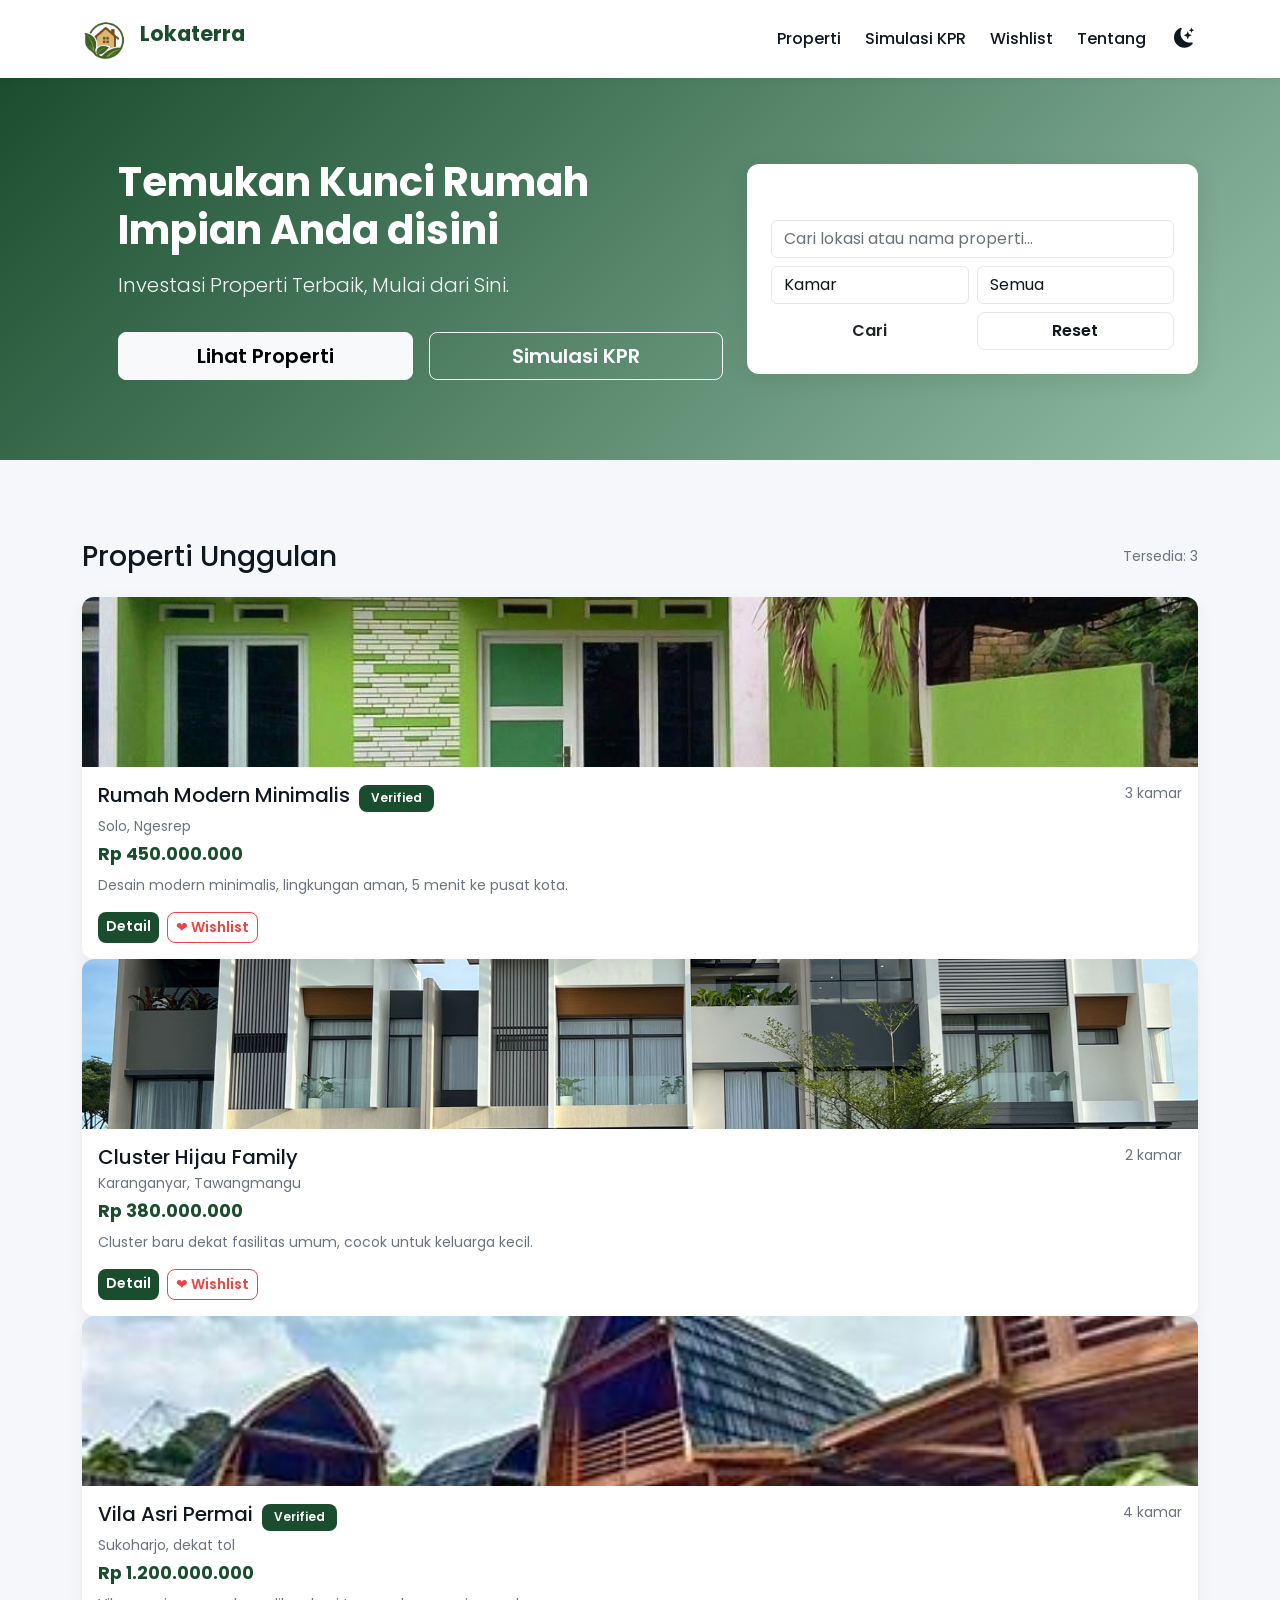
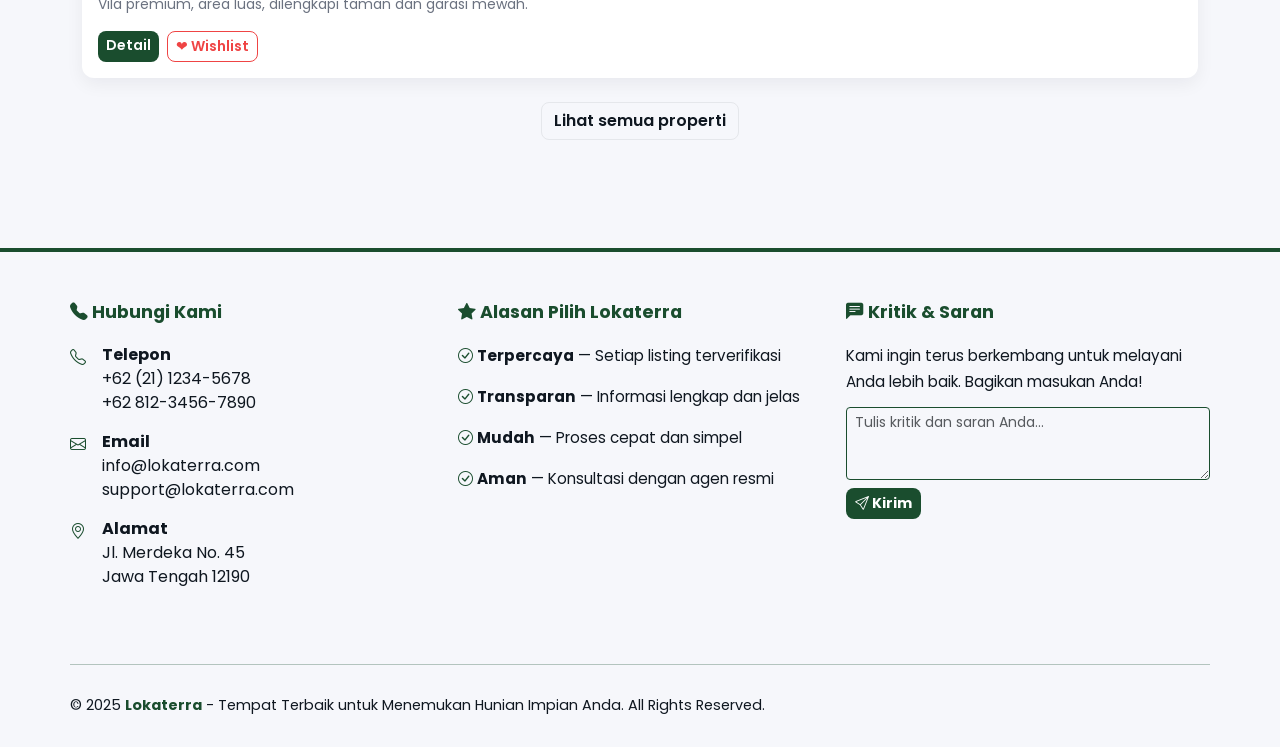
==== commit 3ed75c78: "Update index.html" ====
--- a/index.html
+++ b/index.html
@@ -199,6 +199,23 @@
     <script src="https://cdn.jsdelivr.net/npm/bootstrap@5.3.3/dist/js/bootstrap.bundle.min.js"></script>
 
     <script>
+        // Theme Toggle
+        const themeToggle = document.getElementById('themeToggle');
+        const htmlElement = document.documentElement;
+
+        const savedTheme = localStorage.getItem('theme') || 'light';
+        if (savedTheme === 'dark') {
+            document.body.classList.add('dark-mode');
+            themeToggle.innerHTML = '<i class="fas fa-sun"></i>';
+        }
+
+        themeToggle.addEventListener('click', function() {
+            document.body.classList.toggle('dark-mode');
+            const isDark = document.body.classList.contains('dark-mode');
+            localStorage.setItem('theme', isDark ? 'dark' : 'light');
+            themeToggle.innerHTML = isDark ? '<i class="fas fa-sun"></i>' : '<i class="fas fa-moon"></i>';
+        });
+        
         // ===== sample data properti (embed supaya index.html langsung jalan)
         const properties = [
             { id:1, nama:"Rumah Modern Minimalis", harga:450000000, lokasi:"Solo, Ngesrep", kamar:3, verified:true, img:"img/rumahmodernminimalis.jpg", desc:"Desain modern minimalis, lingkungan aman, 5 menit ke pusat kota." },
@@ -208,41 +225,6 @@
 
         // ===== util
         function formatRupiah(num){ return "Rp " + (Number(num) || 0).toLocaleString('id-ID'); }
-
-        // ===== theme
-    function initTheme() {
-        if (currentTheme === 'dark') {
-            document.documentElement.setAttribute('data-theme', 'dark');
-        }
-        updateThemeIcon();
-    }
-
-    function updateThemeIcon() {
-        const $btn = $('#themeToggle');
-        const $lightIcon = $btn.find('.light-icon');
-        const $darkIcon = $btn.find('.dark-icon');
-        
-        if (currentTheme === 'dark') {
-            $lightIcon.hide();
-            $darkIcon.show();
-        } else {
-            $lightIcon.show();
-            $darkIcon.hide();
-        }
-    }
-
-    function toggleDarkMode() {
-        if (currentTheme === 'dark') {
-            document.documentElement.removeAttribute('data-theme');
-            currentTheme = 'light';
-            localStorage.setItem('theme', 'light');
-        } else {
-            document.documentElement.setAttribute('data-theme', 'dark');
-            currentTheme = 'dark';
-            localStorage.setItem('theme', 'dark');
-        }
-
-    $(document).on('click', '#themeToggle', toggleDarkMode);
 
         // ===== render list
         function renderList(list){
--- a/css/style.css
+++ b/css/style.css
@@ -1,477 +1,678 @@
 
 @import url('https://fonts.googleapis.com/css2?family=Poppins:wght@400;600;700&display=swap');
 /* ---------- Root variables ---------- */
-:root{
-  --bg: #f6f7fb;
-  --card: #ffffff;
-  --text: #0f1720;
-  --muted: #6b7280;
-  --primary-900: #0b3f23;
-  --primary-700: #1a6b3d;
-  --primary-500: #3aa46a;
-  --accent: #94BFA7;
-  --glass: rgba(255,255,255,0.65);
-  --radius-lg: 16px;
-  --radius-md: 10px;
-  --shadow-soft: 0 6px 24px rgba(12,20,30,0.06);
-  --shadow-strong: 0 18px 40px rgba(12,20,30,0.12);
-  --max-width: 1200px;
-  --container-padding: 1.25rem;
+:root {
+    --bg: #f6f7fb;
+    --card: #ffffff;
+    --text: #0f1720;
+    --muted: #6b7280;
+    --border: #e5e7eb;
+    --primary: #1A4D2E;
+    --accent: #94BFA7;
+    --success: #22c55e;
+    --warning: #f59e0b;
+    --danger: #ef4444;
+    --footer-bg: #1a4d2e;
+    --footer-darker-bg: #174228;
+    --footer-text: #e0e0e0;
 }
 
 /* Dark theme overrides */
 [data-theme="dark"]{
-  --bg: #071019;
-  --card: #071827;
-  --text: #e6f0f0;
-  --muted: #9aa6ad;
-  --glass: rgba(10,18,22,0.45);
-}
-
-
-
-/* ======================================= */
-/* FIX: VISIBILITAS TEKS DI DARK MODE */
-/* ======================================= */
-
-/* Memastikan elemen teks menggunakan warna terang di Dark Mode */
-[data-theme="dark"] h1, 
-[data-theme="dark"] h2, 
-[data-theme="dark"] h3, 
-[data-theme="dark"] h4, 
-[data-theme="dark"] h5 {
-    color: var(--text); /* Menggunakan variabel --text (putih terang) */
-}
-[data-theme="dark"] p,
-[data-theme="dark"] label,
-[data-theme="dark"] small,
-[data-theme="dark"] span {
+    --bg: #071019;
+    --card: #071827;
+    --text: #e6f0f0;
+    --muted: #9aa6ad;
+    --border: #1f3a3a;
+    --primary: #94BFA7;
+    --accent: #1A4D2E;
+    --footer-bg: #1A4D2E;
+    --footer-darker-bg: #133923;
+    --footer-text: #cccccc;
+}
+
+/* ===== RESET & GENERAL ===== */
+* {
+    margin: 0;
+    padding: 0;
+    box-sizing: border-box;
+}
+
+html, body {
+    height: 100%;
+    background: var(--bg);
+    color: var(--text);
+    font-family: 'Poppins', system-ui, -apple-system, Segoe UI, Roboto, Arial, sans-serif;
+    font-size: 16px;
+    line-height: 1.5;
+    transition: background 0.3s ease, color 0.3s ease;
+}
+
+a {
+    color: var(--primary);
+    text-decoration: none;
+    transition: color 0.2s ease;
+}
+
+a:hover {
+    color: var(--accent);
+}
+
+/* ===== NAVBAR ===== */
+.navbar {
+    background: var(--card);
+    box-shadow: 0 2px 8px rgba(0, 0, 0, 0.05);
+    padding: 0.8rem 0;
+}
+
+.navbar-brand {
+    font-weight: 700;
+    font-size: 1.3rem;
+    color: var(--primary) !important;
+}
+
+.navbar-brand img {
+    margin-right: 8px;
+    vertical-align: top;
+}
+
+.nav-link {
     color: var(--text) !important;
-}
-
-/* Link */
-[data-theme="dark"] a {
-    color: var(--text); 
-}
-[data-theme="dark"] a:hover {
+    font-weight: 500;
+    transition: color 0.2s;
+}
+
+.nav-link:hover {
+    color: var(--primary) !important;
+}
+
+/* ===== THEME TOGGLE BUTTON ===== */
+#themeToggle, .btn-theme-toggle {
+    border: none;
+    background: transparent;
+    cursor: pointer;
+    padding: 0.25rem 0.5rem;
+    border-radius: 6px;
+    transition: all 0.2s;
+}
+
+#themeToggle:hover, .btn-theme-toggle:hover {
+    background: var(--border);
+}
+
+#themeToggle i, .btn-theme-toggle i {
+    color: var(--text);
+    font-size: 1.25rem;
+}
+
+/* ===== HERO SECTION ===== */
+.hero {
+    background: linear-gradient(135deg, var(--primary) 0%, var(--accent) 100%);
+    color: white;
+    padding: 4rem 0;
+    margin-bottom: 2rem;
+}
+
+.hero h1 {
+    font-weight: 700;
+    font-size: 2.5rem;
+    margin-bottom: 1rem;
+}
+
+.hero .lead {
+    font-size: 1.25rem;
+    opacity: 0.95;
+    margin-bottom: 2rem;
+}
+
+.hero-section {
+    background: linear-gradient(135deg, var(--primary) 0%, var(--accent) 100%);
+    padding: 3rem 0;
+    color: white;
+    text-align: center;
+    margin-bottom: 2rem;
+}
+
+.hero-section h1 {
+    font-weight: 700;
+    margin-bottom: 0.5rem;
+}
+
+.hero-section p {
+    opacity: 0.95;
+    font-size: 1.1rem;
+}
+
+/* ===== SEARCH CARD ===== */
+.search-card {
+    background: var(--card);
+    border-radius: 12px;
+    padding: 1.5rem;
+    box-shadow: 0 6px 24px rgba(12, 20, 30, 0.08);
+}
+
+.search-card input,
+.search-card select {
+    border-color: var(--border);
+    background: var(--card);
+    color: var(--text);
+}
+
+.search-card input::placeholder {
     color: var(--muted);
 }
 
-/* Input Form Control */
-[data-theme="dark"] .form-control, 
-[data-theme="dark"] .form-select {
-    color: var(--text); 
-    background-color: var(--card); /* background card gelap */
-    border-color: var(--muted);
-}
-[data-theme="dark"] .form-control::placeholder {
-    color: var(--muted); 
-}
-
-
-/* ---------- Base ---------- */
-*{box-sizing:border-box}
-html,body{height:100%}
-body{
-  margin:0;
-  font-family: 'Poppins', system-ui, -apple-system, "Segoe UI", Roboto, "Helvetica Neue", Arial;
-  background:var(--bg);
-  color:var(--text);
-  line-height:1.6;
-  -webkit-font-smoothing:antialiased;
-  -moz-osx-font-smoothing:grayscale;
-  transition: background-color .28s ease, color .28s ease;
-}
-
-/* Utility container */
-.container{
-  max-width: var(--max-width);
-  margin: 0 auto;
-  padding: 0 var(--container-padding);
-}
-
-/* ---------- Navbar ---------- */
-.navbar{
-  padding: .9rem 0;
-  position: sticky;
-  top:0;
-  z-index:40;
-  background: linear-gradient(180deg, rgba(255,255,255,0.72), rgba(255,255,255,0.60));
-  backdrop-filter: blur(8px);
-  box-shadow: 0 4px 18px rgba(8,10,12,0.05);
-  border-bottom: 1px solid rgba(0,0,0,0.03);
-}
-[data-theme="dark"] .navbar{
-  background: linear-gradient(180deg, rgba(10,18,22,0.65), rgba(10,18,22,0.5));
-  border-bottom: 1px solid rgba(255,255,255,0.03);
-}
-.navbar .navbar-brand{
-  font-weight:700;
-  color:var(--primary-900);
-  display:flex;
-  gap:.5rem;
-  align-items:center;
-}
-[data-theme="dark"] .navbar .navbar-brand{ color: var(--accent); }
-
-.navbar .nav-link{
-  color:var(--muted);
-  padding: .5rem .6rem;
-  transition: color .18s ease;
-}
-
-/* Tambahkan CSS ini di dalam tag <style> */
-.navbar-brand img, .navbar-logo {
-    vertical-align: middle; 
-}
-.navbar .nav-link:hover{ color: var(--primary-700); }
-/* FIX: Warna link navbar di Dark Mode */
-[data-theme="dark"] .navbar .nav-link {
-    color: var(--muted); 
-}
-[data-theme="dark"] .navbar .nav-link:hover { 
-    color: var(--text);
-}
-
-
-/* Navbar toggler icon (ensure visibility) */
-.navbar-toggler { border: none; background: transparent; }
-.navbar-toggler-icon {
-  width: 28px; height: 20px;
-  display:inline-block;
-  background-image: url("data:image/svg+xml,%3Csvg xmlns='http://www.w3.org/2000/svg' viewBox='0 0 30 30'%3E%3Cpath stroke='%230f1720' stroke-width='2' d='M4 7h22M4 15h22M4 23h22'/%3E%3C/svg%3E");
-  background-repeat: no-repeat;
-  background-position: center;
-}
-[data-theme="dark"] .navbar-toggler-icon{
-  background-image: url("data:image/svg+xml,%3Csvg xmlns='http://www.w3.org/2000/svg' viewBox='0 0 30 30'%3E%3Cpath stroke='%23e6f0f0' stroke-width='2' d='M4 7h22M4 15h22M4 23h22'/%3E%3C/svg%3E");
-}
-
-/* ---------- Hero ---------- */
-.hero{
-  min-height: 54vh;
-  display:flex;
-  align-items:center;
-  padding:4rem 0;
-  color: #fff;
-  background: linear-gradient(135deg, var(--primary-900), var(--primary-700) 45%, var(--primary-500) 100%);
-  border-radius: 0 0 28px 28px;
-  box-shadow: var(--shadow-soft);
-  margin-bottom: 1.5rem;
-}
-.hero .lead{
-  color: rgba(255,255,255,0.92);
-  margin-bottom:1.2rem;
-  font-size:1.05rem;
-}
-.hero h1{
-  font-size: 2.6rem;
-  line-height:1.05;
-  font-weight:800;
-  margin-bottom:.6rem;
-  text-shadow: 0 10px 30px rgba(0,0,0,0.15);
-}
-
-
-
-/* Hero Section */
-        .hero h1 {
-            font-weight: 700;
-        }
-        
-        /* Search Card (Side Component) */
-        .search-card {
-            background: var(--card);
-            padding: 1.5rem;
-            border-radius: 12px;
-            box-shadow: 0 4px 15px rgba(0, 0, 0, 0.1);
-            color: var(--text);
-            margin-top: 2rem; /* Jarak atas di HP */
-        }
-        @media (min-width: 992px) {
-            .search-card {
-                margin-top: 0;
-            }
-        }
-
-/* hero buttons */
-.hero .btn {
-  border-radius: 10px;
-  padding: 10px 20px;
-  font-weight:600;
-}
-.hero .btn-primary {
-  background: #fff;
-  color: var(--primary-700);
-  border: none;
-  box-shadow: 0 6px 18px rgba(10,30,20,0.08);
-}
-.hero .btn-primary:hover { transform: translateY(-3px); background:#f8fff9; }
-.hero .btn-outline-light {
-  background: transparent;
-  color: rgba(255,255,255,0.95);
-  border: 1.5px solid rgba(255,255,255,0.15);
-}
-.hero .btn-outline-light:hover { background: rgba(255,255,255,0.06); }
-
-
-
-/* ---------- Search Card (floating) ---------- */
-.search-card{
-  background: var(--card);
-  padding: 18px;
-  border-radius: 14px;
-  box-shadow: var(--shadow-strong);
-  transform: translateY(-40px);
-  width:100%;
-  max-width:420px;
-}
-@media(max-width: 992px){
-  .search-card{ transform: translateY(-20px); max-width: 100%; }
-}
-.search-card .form-control, .search-card .form-select {
-  height:46px;
-  border-radius:8px;
-  border:1px solid rgba(12,20,30,0.06);
-}
-.search-card .btn { height:46px; }
-
-/* ---------- Main / Sections ---------- */
-main { padding: 1.5rem 0 4rem; }
-.section-title {
-  font-size: 1.5rem;
-  font-weight:700;
-  margin-bottom:1.25rem;
-}
-
-/* ---------- Property List Grid ---------- */
-#propertyList {
-  display: grid;
-  grid-template-columns: repeat(3, 1fr);
-  gap: 1.5rem;
-}
-@media(max-width: 992px){ #propertyList { grid-template-columns: repeat(2, 1fr); } }
-@media(max-width: 576px){ #propertyList { grid-template-columns: 1fr; } }
-
-/* ---------- Property Card ---------- */
-.property-card{
-  display:flex;
-  flex-direction:column;
-  border-radius: var(--radius-lg);
-  overflow:hidden;
-  background: var(--card);
-  box-shadow: var(--shadow-soft);
-  transition: transform .25s ease, box-shadow .25s ease;
-  height:100%;
-}
-.property-card:hover{
-  transform: translateY(-8px);
-  box-shadow: var(--shadow-strong);
-}
-.property-card img{
-  width:100%;
-  height: 220px;
-  object-fit: cover;
-  display:block;
-  background: linear-gradient(180deg, rgba(0,0,0,0.04), rgba(0,0,0,0.02));
-}
-.property-card .card-body{
-  padding: 1.1rem;
-  display:flex;
-  flex-direction:column;
-  gap: .6rem;
-}
-.property-card h5{
-  font-size:1.05rem;
-  margin:0;
-  display:flex;
-  align-items:center;
-  gap:.5rem;
-}
-.property-card .small { color:var(--muted); }
-.badge-verified{
-  background: linear-gradient(90deg, var(--primary-700), var(--accent));
-  color:#fff;
-  font-weight:600;
-  font-size:12px;
-  padding:4px 8px;
-  border-radius:8px;
-}
-
-/* price */
-.price{
-  font-weight:800;
-  color:var(--primary-700);
-  font-size:1.03rem;
-}
-
-/* wishlist button smaller */
-.btn-wishlist{
-  border-radius:8px;
-}
-
-/* ---------- Rincian Pinjaman / Results Card ---------- */
-.results-card{
-  border-radius: 14px;
-  padding: 20px;
-  background: linear-gradient(90deg, rgba(26,107,61,0.06), rgba(148,191,167,0.07));
-  box-shadow: var(--shadow-soft);
-}
-.results-card .big{
-  font-size: 2.1rem;
-  font-weight:800;
-  color:var(--primary-700);
-}
-
-/* ---------- Footer ---------- */
-footer{
-  padding:2.25rem 0;
-  color: var(--muted);
-  border-top:1px solid rgba(12,20,30,0.04);
-}
-footer .small { color:var(--muted); }
-
-/* ---------- Buttons global ---------- */
-.btn{
-  display:inline-flex;
-  align-items:center;
-  justify-content:center;
-  gap:.45rem;
-  cursor:pointer;
-  transition: transform .18s ease, box-shadow .18s ease, background-color .18s ease;
-}
-.btn:active{ transform: translateY(0); }
-.btn-outline-secondary{
-  border-radius:10px;
-  background: transparent;
-  border:1px solid rgba(12,20,30,0.07);
-  color:var(--muted);
-}
-.btn-outline-secondary:hover{
-  background: rgba(0,0,0,0.02);
-}
-
-/* ---------- Typography tweaks ---------- */
-h1,h2,h3,h4,h5{ color:var(--text); margin:0 0 .35rem 0; }
-p{ margin:0 0 .8rem 0; color:var(--muted) }
-
-/* ---------- Spacing helpers ---------- */
-.mb-1{ margin-bottom:.4rem }
-.mb-2{ margin-bottom:.75rem }
-.mb-3{ margin-bottom:1.25rem }
-.mt-auto{ margin-top:auto }
-
-/* ---------- Small screens adjustments ---------- */
+.search-card input:focus,
+.search-card select:focus {
+    border-color: var(--primary);
+    background: var(--card);
+    color: var(--text);
+    box-shadow: 0 0 0 0.2rem rgba(26, 77, 46, 0.25);
+}
+
+/* ===== FILTER CARD ===== */
+.filter-card {
+    background: var(--card);
+    border-radius: 12px;
+    padding: 1.5rem;
+    box-shadow: 0 6px 24px rgba(12, 20, 30, 0.06);
+    position: sticky;
+    top: 18px;
+}
+
+.filter-card h6 {
+    color: var(--primary);
+    font-weight: 700;
+}
+
+.filter-card .form-control,
+.filter-card .form-select {
+    height: 44px;
+    background: var(--card);
+    color: var(--text);
+    border-color: var(--border);
+}
+
+.filter-card .form-control:focus,
+.filter-card .form-select:focus {
+    background: var(--card);
+    color: var(--text);
+    border-color: var(--primary);
+    box-shadow: 0 0 0 0.2rem rgba(26, 77, 46, 0.25);
+}
+
+.filter-card .form-label {
+    color: var(--text);
+    font-weight: 500;
+    font-size: 0.875rem;
+}
+
+/* ===== CARDS & COMPONENTS ===== */
+.card {
+    background: var(--card);
+    border: none;
+    border-radius: 12px;
+    box-shadow: 0 4px 20px rgba(0, 0, 0, 0.08);
+    margin-bottom: 1.5rem;
+    padding: 1.5rem;
+    transition: transform 0.2s, box-shadow 0.2s;
+}
+
+.card:hover {
+    transform: translateY(-2px);
+    box-shadow: 0 8px 30px rgba(0, 0, 0, 0.12);
+}
+
+.card-body {
+    padding: 1rem;
+    flex: 1;
+}
+
+.card img {
+    width: 100%;
+    height: 170px;
+    object-fit: cover;
+    border-radius: 8px;
+}
+
+/* ===== FEATURED CARD ===== */
+.featured {
+    background: var(--card);
+    border-radius: 12px;
+    overflow: hidden;
+    box-shadow: 0 10px 30px rgba(12, 20, 30, 0.06);
+    display: flex;
+    gap: 0;
+    margin-bottom: 2rem;
+}
+
+.featured .left {
+    flex: 0 0 48%;
+}
+
+.featured .right {
+    flex: 1;
+    padding: 2rem;
+    display: flex;
+    flex-direction: column;
+}
+
+.featured img {
+    width: 100%;
+    height: 100%;
+    object-fit: cover;
+    display: block;
+}
+
+/* ===== PROPERTY CARD ===== */
+.property-card {
+    border-radius: 12px;
+    overflow: hidden;
+    background: var(--card);
+    box-shadow: 0 6px 18px rgba(12, 20, 30, 0.06);
+    transition: transform 0.22s ease, box-shadow 0.22s ease;
+    height: 100%;
+    display: flex;
+    flex-direction: column;
+}
+
+.property-card:hover {
+    transform: translateY(-8px);
+    box-shadow: 0 18px 40px rgba(12, 20, 30, 0.12);
+}
+
+.property-card img {
+    width: 100%;
+    height: 170px;
+    object-fit: cover;
+}
+
+.property-card .price {
+    color: var(--primary);
+    font-weight: 700;
+    font-size: 1.1rem;
+}
+
+/* ===== BADGE ===== */
+.badge-verified {
+    background-color: var(--primary);
+    color: #fff;
+    padding: 6px 12px;
+    border-radius: 8px;
+    font-weight: 600;
+    font-size: 0.75rem;
+    display: inline-block;
+    margin-left: 8px;
+}
+
+/* ===== BUTTONS ===== */
+.btn {
+    font-weight: 600;
+    border-radius: 8px;
+    transition: all 0.3s;
+}
+
+.btn-primary {
+    background: var(--primary);
+    border: none;
+    color: white;
+}
+
+.btn-primary:hover {
+    background: var(--accent);
+    color: white;
+    transform: translateY(-2px);
+}
+
+.btn-outline-secondary {
+    color: var(--text);
+    border-color: var(--border);
+}
+
+.btn-outline-secondary:hover {
+    background: var(--border);
+    color: var(--text);
+    border-color: var(--border);
+}
+
+.btn-outline-danger {
+    color: var(--danger);
+    border-color: var(--danger);
+}
+
+.btn-outline-danger:hover {
+    background: var(--danger);
+    color: white;
+}
+
+.btn-success {
+    background: var(--success);
+    border: none;
+}
+
+.btn-wishlist {
+    border-radius: 8px;
+}
+
+/* ===== INPUT GROUP ===== */
+.input-group-custom {
+    margin-bottom: 1.5rem;
+}
+
+.input-group-custom label {
+    display: flex;
+    justify-content: space-between;
+    margin-bottom: 0.5rem;
+    font-weight: 600;
+    color: var(--text);
+}
+
+.input-group-custom .form-control {
+    background: var(--card);
+    color: var(--text);
+    border-color: var(--border);
+}
+
+.input-group-custom .form-control:focus {
+    background: var(--card);
+    color: var(--text);
+    border-color: var(--primary);
+    box-shadow: 0 0 0 0.2rem rgba(26, 77, 46, 0.25);
+}
+
+.value-display {
+    color: var(--primary);
+    font-size: 1.1rem;
+}
+
+/* ===== RESULT CARD (KPR) ===== */
+.result-card {
+    background: linear-gradient(135deg, var(--primary) 0%, var(--accent) 100%);
+    color: white;
+    text-align: center;
+    padding: 2rem;
+    border-radius: 16px;
+    margin-bottom: 1.5rem;
+}
+
+.result-card .label {
+    font-size: 0.9rem;
+    opacity: 0.9;
+    margin-bottom: 0.5rem;
+}
+
+.result-card .value {
+    font-size: 2.5rem;
+    font-weight: 700;
+    margin-bottom: 0.5rem;
+}
+
+.result-card .subtext {
+    font-size: 0.95rem;
+    opacity: 0.85;
+}
+
+/* ===== INFO BOX ===== */
+.info-box {
+    background: var(--card);
+    border-left: 4px solid var(--primary);
+    padding: 1rem;
+    border-radius: 8px;
+    margin-bottom: 1rem;
+}
+
+.info-box i {
+    color: var(--primary);
+    margin-right: 0.5rem;
+}
+
+/* ===== TABLE ===== */
+.table {
+    color: var(--text);
+    margin-bottom: 0;
+}
+
+.table thead {
+    background: var(--primary);
+    color: white;
+}
+
+.table tbody tr {
+    border-color: var(--border);
+}
+
+.table tbody tr:hover {
+    background: rgba(26, 77, 46, 0.05);
+}
+
+[data-theme="dark"] .table tbody tr:hover {
+    background: rgba(148, 191, 167, 0.1);
+}
+
+.table-responsive {
+    border-radius: 12px;
+    overflow: hidden;
+    box-shadow: 0 2px 12px rgba(0, 0, 0, 0.06);
+}
+
+/* ===== HISTORY ITEM ===== */
+.history-item {
+    background: var(--card);
+    border-radius: 12px;
+    padding: 1rem;
+    margin-bottom: 1rem;
+    border-left: 4px solid var(--accent);
+    transition: all 0.2s;
+}
+
+.history-item:hover {
+    transform: translateX(4px);
+    box-shadow: 0 4px 12px rgba(0, 0, 0, 0.1);
+}
+
+/* ===== CHART CONTAINER ===== */
+.chart-container {
+    position: relative;
+    height: 300px;
+    margin-top: 1rem;
+}
+
+/* ===== TEXT UTILITIES ===== */
+.text-muted {
+    color: var(--muted) !important;
+}
+
+.text-danger {
+    color: var(--danger) !important;
+}
+
+.text-warning {
+    color: var(--warning) !important;
+}
+
+.text-primary {
+    color: var(--primary) !important;
+}
+
+.small {
+    font-size: 0.875rem;
+}
+
+.fw-bold {
+    font-weight: 700;
+}
+
+footer {
+    background-color: #f6f7fb;
+    color: var(--text);
+    border-top: 4px solid var(--primary);
+    margin-top: 60px;
+    transition: background-color 0.3s, color 0.3s;
+}
+
+/* Dukungan Mode Gelap */
+[data-theme="dark"] footer {
+    background-color: #071827;
+}
+
+.footer-content {
+    padding: 50px 0 30px;
+}
+
+.footer-section {
+    margin-bottom: 30px;
+}
+
+.footer-section h5 {
+    color: var(--primary);
+    font-weight: 700;
+    margin-bottom: 20px;
+    font-size: 1.1rem;
+}
+
+.footer-section p {
+    color: var(--text);
+    font-size: 0.95rem;
+    line-height: 1.7;
+    margin-bottom: 15px;
+}
+
+.contact-item {
+    display: flex;
+    gap: 12px;
+    margin-bottom: 15px;
+    color: var(--text);
+}
+
+.contact-item i {
+    color: var(--primary);
+    min-width: 20px;
+    margin-top: 3px;
+}
+
+.slogan-box {
+    background-color: var(--accent);
+    padding: 25px;
+    border-radius: 8px;
+    color: var(--text);
+}
+
+.slogan-box h5 {
+    color: var(--primary);
+    margin-bottom: 12px;
+}
+
+.slogan-box p {
+    margin: 0;
+    font-size: 0.95rem;
+    line-height: 1.6;
+}
+
+.footer-divider {
+    border-top: 1px solid var(--primary);
+    opacity: 0.3;
+    margin: 30px 0;
+}
+
+.footer-bottom {
+    display: flex;
+    justify-content: space-between;
+    align-items: center;
+    flex-wrap: wrap;
+    gap: 15px;
+}
+
+.footer-bottom-text {
+    color: var(--text);
+    font-size: 0.9rem;
+}
+
+.footer-bottom-text strong {
+    color: var(--primary);
+}
+
+/* ===== ALERTS ===== */
+.alert {
+    background: var(--card);
+    border: 1px solid var(--border);
+    color: var(--text);
+    border-radius: 8px;
+}
+
+.alert-warning {
+    background: rgba(245, 158, 11, 0.1);
+    border-color: var(--warning);
+    color: var(--text);
+}
+
+/* Responsif untuk HP */
+@media (max-width: 992px) {
+    .featured {
+        flex-direction: column;
+    }
+
+    .featured .left {
+        flex: 1;
+    }
+
+    .featured img {
+        height: 250px;
+    }
+}
+
 @media (max-width: 768px) {
-  .hero { padding:3.2rem 0; min-height:46vh; border-radius:0 0 18px 18px; }
-  .hero h1{ font-size:1.55rem; }
-  .hero .lead{ font-size:0.98rem; }
-  .navbar .navbar-brand{ font-size:1.05rem; }
-  #propertyList{ gap:1rem; }
-  .property-card img{ height: 160px; }
-  .search-card{ transform: translateY(-20px); padding:16px; }
-}
-
-/* ---------- Accessibility / focus ---------- */
-a:focus, button:focus, .form-control:focus { outline: none; box-shadow: 0 6px 20px rgba(26,107,61,0.12); }
-
-/* ---------- Minor interactive niceties ---------- */
-.property-card .price, .results-card .big { transition: color .18s ease; }
-.property-card .btn-primary, .property-card .btn-outline-danger { min-width:100px; }
-
-/* ---------- Dark tidy up ---------- */
-[data-theme="dark"] body {
-  background: #071019;
-}
-[data-theme="dark"] .property-card {
-  background: #071827;
-  box-shadow: 0 8px 24px rgba(0,0,0,0.35);
-}
-[data-theme="dark"] .search-card {
-  background: rgba(10,18,22,0.6);
-  border: 1px solid rgba(255,255,255,0.03);
-}
-
-/* --- Penyesuaian Warna Putih Permanen di Hero --- */
-/* Menimpa h1/p di Light Mode agar tetap putih di Hero */
-.hero h1, 
-.hero p,
-.hero .lead,
-.hero .btn-outline-light {
-  color: #ffffff !important; 
-}
-
-.lokaterra-footer {
-    background-color: #1a4d2e; 
-    color: #e0e0e0; 
-    padding-top: 40px;
-    /* Menggunakan Font Poppins */
-    font-family: 'Poppins', sans-serif; 
-    font-size: 15px;
-}
-
-.footer-container {
-    display: flex;
-    justify-content: space-around;
-    max-width: 1200px;
-    margin: 0 auto;
-    padding: 0 20px 40px;
-}
-
-.footer-col {
-    width: 30%;
-    padding-right: 20px; 
-}
-
-.footer-col h3 {
-    font-size: 1.15em; 
-    margin-bottom: 12px;
-    font-weight: 600; /* Font Poppins menggunakan 600 untuk semi-bold */
-    color: #ffffff; 
-}
-
-.footer-col p,
-.footer-col ul li a {
-    font-size: 1em; 
-    line-height: 1.6;
-    color: #e0e0e0; 
-    font-weight: 400; /* Font Poppins reguler */
-}
-
-/* Styling untuk Navigasi */
-.footer-col ul {
-    list-style: none;
-    padding: 0;
-    margin: 0;
-}
-
-.footer-col ul li {
-    margin-bottom: 3px;
-}
-
-.footer-col ul li a {
-    text-decoration: none;
-    display: block; 
-    transition: color 0.3s;
-}
-
-.footer-col ul li a:hover {
-    color: #ffffff;
-}
-
-/* Styling untuk Copyright */
-.footer-copyright {
-    text-align: center;
-    padding: 15px 0;
-    background-color: #174228;
-    font-size: 0.9em; 
-    color: #cccccc; 
-    border-top: 1px solid rgba(255, 255, 255, 0.1);
-}
-
-.footer-col a {
-    color: #e0e0e0;
-    text-decoration: none;
-}
-
-
+    .hero h1 {
+        font-size: 1.75rem;
+    }
+
+    .hero-section {
+        padding: 2rem 0;
+    }
+
+    .result-card .value {
+        font-size: 1.8rem;
+    }
+    
+    .footer-content {
+        padding: 40px 0 20px;
+    }
+
+    .footer-bottom {
+        flex-direction: column;
+        text-align: center;
+    }
+
+    .footer-section {
+        margin-bottom: 30px;
+    }
+
+    .filter-card {
+        position: static;
+    }
+}
+
+@media (max-width: 576px) {
+    html, body {
+        font-size: 14px;
+    }
+
+    .hero h1 {
+        font-size: 1.5rem;
+    }
+
+    .navbar-brand {
+        font-size: 1rem;
+    }
+
+    .card {
+        padding: 1rem;
+    }
+
+    .search-card {
+        padding: 1rem;
+    }
+
+    .featured .right {
+        padding: 1rem;
+    }
+}
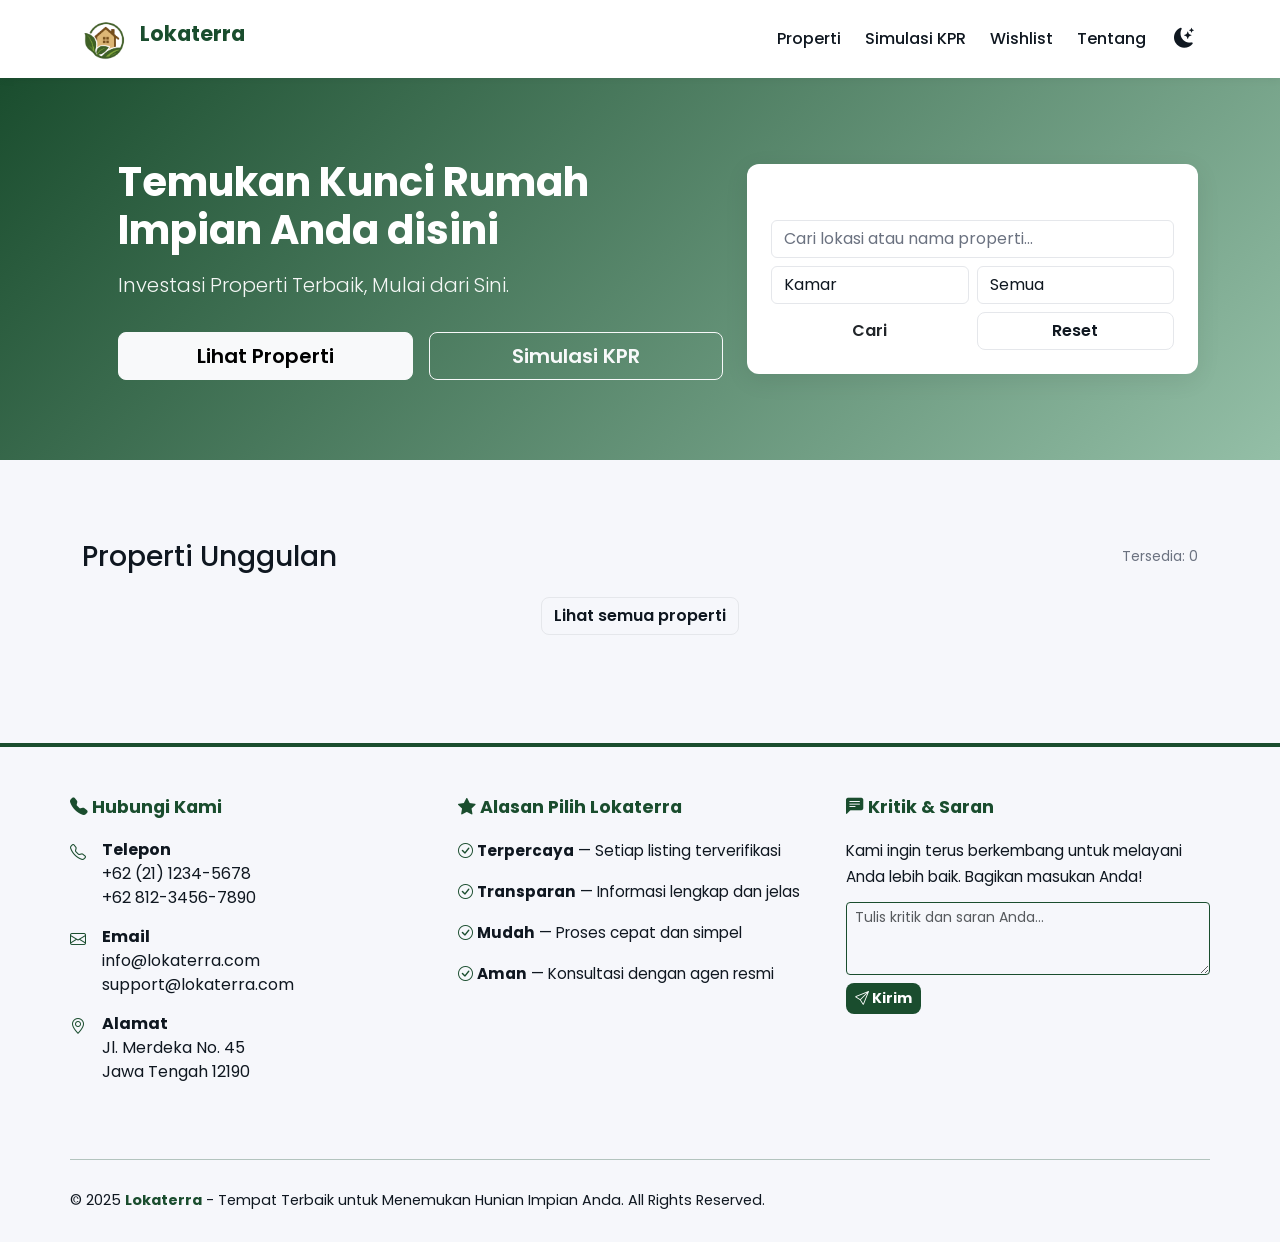
==== commit bdb4c060: "Update index.html" ====
--- a/index.html
+++ b/index.html
@@ -199,22 +199,42 @@
     <script src="https://cdn.jsdelivr.net/npm/bootstrap@5.3.3/dist/js/bootstrap.bundle.min.js"></script>
 
     <script>
-        // Theme Toggle
-        const themeToggle = document.getElementById('themeToggle');
-        const htmlElement = document.documentElement;
-
-        const savedTheme = localStorage.getItem('theme') || 'light';
-        if (savedTheme === 'dark') {
-            document.body.classList.add('dark-mode');
-            themeToggle.innerHTML = '<i class="fas fa-sun"></i>';
-        }
-
-        themeToggle.addEventListener('click', function() {
-            document.body.classList.toggle('dark-mode');
-            const isDark = document.body.classList.contains('dark-mode');
-            localStorage.setItem('theme', isDark ? 'dark' : 'light');
-            themeToggle.innerHTML = isDark ? '<i class="fas fa-sun"></i>' : '<i class="fas fa-moon"></i>';
-        });
+    function initTheme() {
+        if (currentTheme === 'dark') {
+            document.documentElement.setAttribute('data-theme', 'dark');
+        }
+        updateThemeIcon();
+    }
+
+    function updateThemeIcon() {
+        const $btn = $('#themeToggle');
+        const $lightIcon = $btn.find('.light-icon');
+        const $darkIcon = $btn.find('.dark-icon');
+        
+        if (currentTheme === 'dark') {
+            $lightIcon.hide();
+            $darkIcon.show();
+        } else {
+            $lightIcon.show();
+            $darkIcon.hide();
+        }
+    }
+
+    function toggleDarkMode() {
+        if (currentTheme === 'dark') {
+            document.documentElement.removeAttribute('data-theme');
+            currentTheme = 'light';
+            localStorage.setItem('theme', 'light');
+        } else {
+            document.documentElement.setAttribute('data-theme', 'dark');
+            currentTheme = 'dark';
+            localStorage.setItem('theme', 'dark');
+        }
+        
+        updateThemeIcon();
+        
+
+    $(document).on('click', '#themeToggle', toggleDarkMode);
         
         // ===== sample data properti (embed supaya index.html langsung jalan)
         const properties = [
